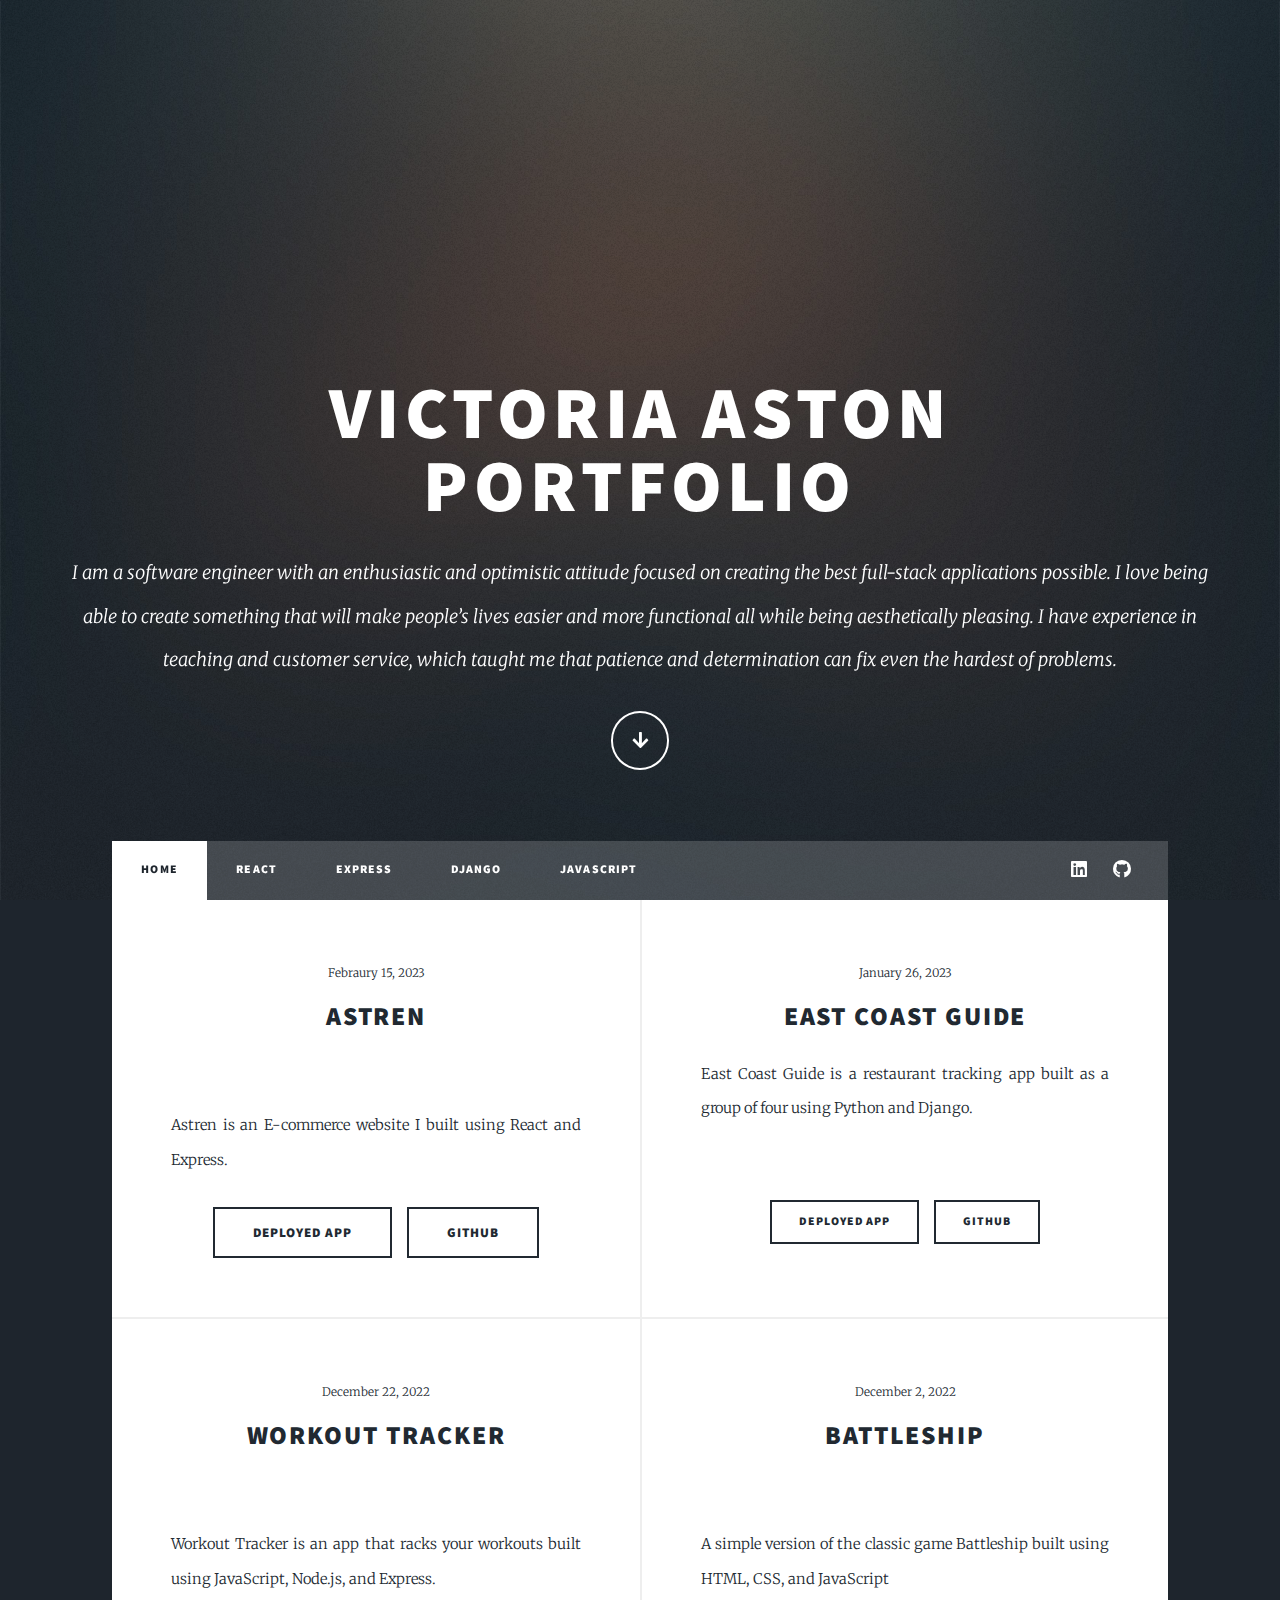
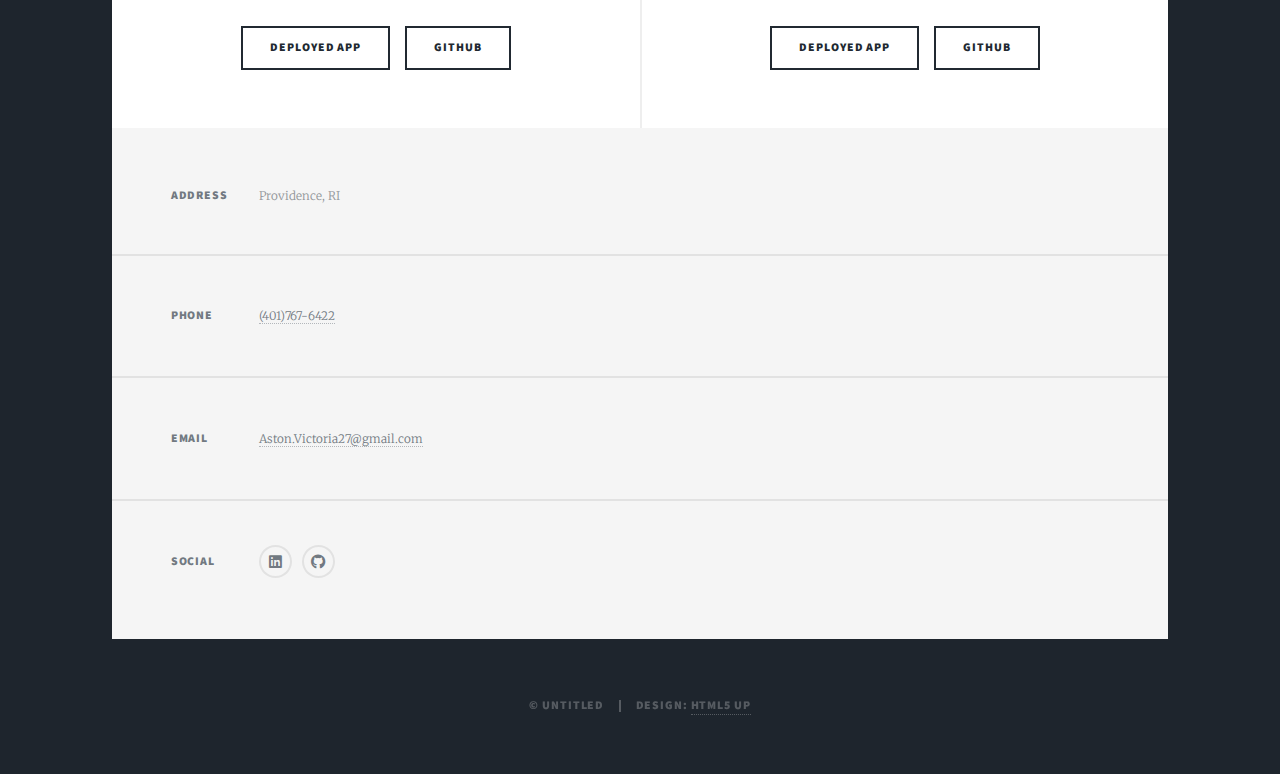
==== index.html @ 155bb11e "delete form. fix react in nav" ====
<!DOCTYPE HTML>
<!--
	Massively by HTML5 UP
	html5up.net | @ajlkn
	Free for personal and commercial use under the CCA 3.0 license (html5up.net/license)
-->
<html>
	<head>
		<title>Victoria Aston Portfolio</title>
		<meta charset="utf-8" />
		<meta name="viewport" content="width=device-width, initial-scale=1, user-scalable=no" />
		<link rel="stylesheet" href="assets/css/main.css" />
		<noscript><link rel="stylesheet" href="assets/css/noscript.css" /></noscript>
	</head>
	<body class="is-preload">

		<!-- Wrapper -->
			<div id="wrapper" class="fade-in">

				<!-- Intro -->
					<div id="intro">
						<h1>Victoria Aston<br />
						Portfolio</h1>
						<p>I am a software engineer with an enthusiastic and optimistic attitude focused on creating the best full-stack applications possible. I love being able to create something that will make people’s lives easier and more functional all while being aesthetically pleasing. I have experience in teaching and customer service, which taught me that patience and determination can fix even the hardest of problems.</p>
						<ul class="actions">
							<li><a href="#header" class="button icon solid solo fa-arrow-down scrolly">Continue</a></li>
						</ul>
					</div>

				<!-- Header -->
					<header id="header">
						<a href="index.html" class="logo">Victoria Aston</a>
					</header>

				<!-- Nav -->
					<nav id="nav">
						<ul class="links">
							<li class="active"><a href="index.html">Home</a></li>
							<li><a href="generic.html">React</a></li>
							<li><a href="express.html">Express</a></li>
							<li><a href="django.html">Django</a></li>
							<li><a href="javascript.html">JavaScript</a></li>
						</ul>
						<ul class="icons">
							<li><a href="https://www.linkedin.com/in/victoriaaston1/" class="icon brands alt fa-linkedin"><span class="label">Linkedin</span></a></li>
							<li><a href="https://github.com/Victoriaaston" class="icon brands alt fa-github"><span class="label">GitHub</span></a></li>
						</ul>
					</nav>

				<!-- Main -->
					<div id="main">

						<!-- Featured Post
							<article class="post featured">
								<header class="major">
									<span class="date">February 15, 2023</span>
									<h2><a href="#">Astren</a></h2>
									<p>Astren is an E-commerce website I built using React and Express.</p>
								</header>
								<a href="#" class="image main"><img src="https://iili.io/HG36Wg9.png" alt="" /></a>
								<ul class="actions special">
									<li><a href="#" class="button large">Deployed App</a></li>
									<li><a href="#" class="button large">GitHub</a></li>
								</ul>
							</article> -->

						<!-- Posts -->
							<section class="posts">
								<article>
									<header>
										<span class="date">Febraury 15, 2023</span>
										<h2><a href="#">Astren</a></h2>
									</header>
									<a href="./generic.html" class="image fit"><img src="https://iili.io/HG36Wg9.png" alt="" /></a>
									<p>Astren is an E-commerce website I built using React and Express.</p>
									<ul class="actions special">
										<li><a href="#" class="button large">Deployed App </a></li>
										<li><a href="https://github.com/Victoriaaston/Astren#readme" class="button large">GitHub</a></li>
									</ul>
								</article>
								<article>
									<header>
										<span class="date">January 26, 2023</span>
										<h2><a href="#">East Coast Guide</a></h2>
									</header>
									<p>East Coast Guide is a restaurant tracking app built as a group of four using Python and Django.</p>
									<a href="django.html" class="image fit"><img src="https://iili.io/HVC8fdQ.md.png" alt="" /></a>
									<ul class="actions special">
										<li><a href="https://eastcoastguide.herokuapp.com/" class="button">Deployed App</a></li>
										<li><a href="https://github.com/Victoriaaston/eastcoastguide#readme" class="button">GitHub</a></li>
									</ul>
								</article>
								<article>
									<header>
										<span class="date">December 22, 2022</span>
										<h2><a href="#">Workout Tracker</a></h2>
									</header>
									<a href="express.html" class="image fit"><img src="https://iili.io/HR0WLP4.md.png" alt="" /></a>
									<p>Workout Tracker is an app that racks your workouts built using JavaScript, Node.js, and Express.</p>
									<ul class="actions special">
										<li><a href="https://workout-tracker-010523.herokuapp.com/" class="button">Deployed App</a></li>
										<li><a href="https://github.com/Victoriaaston/workout-tracker#readme" class="button">GitHub</a></li>
									</ul>
								</article>
								<article>
									<header>
										<span class="date">December 2, 2022</span>
										<h2><a href="#">Battleship</a></h2>
									</header>
									<a href="javascript.html" class="image fit"><img src="https://iili.io/HaXTjTB.md.png" alt="" /></a>
									<p>A simple version of the classic game Battleship built using HTML, CSS, and JavaScript</p>
									<ul class="actions special">
										<li><a href="https://pages.git.generalassemb.ly/VictoriaAston-ga/-project-start-/" class="button">Deployed App</a></li>
										<li><a href="https://git.generalassemb.ly/VictoriaAston-ga/-project-start-#readme" class="button">GitHub</a></li>
									</ul>
								</article>
								<!-- 
								<article>
									<header>
										<span class="date">April 11, 2017</span>
										<h2><a href="#">Odio magna<br />
										sed consectetur</a></h2>
									</header>
									<a href="#" class="image fit"><img src="images/pic06.jpg" alt="" /></a>
									<p>Donec eget ex magna. Interdum et malesuada fames ac ante ipsum primis in faucibus. Pellentesque venenatis dolor imperdiet dolor mattis sagittis magna etiam.</p>
									<ul class="actions special">
										<li><a href="#" class="button">Full Story</a></li>
									</ul>
								</article>
								<article>
									<header>
										<span class="date">April 7, 2017</span>
										<h2><a href="#">Augue lorem<br />
										primis vestibulum</a></h2>
									</header>
									<a href="#" class="image fit"><img src="images/pic07.jpg" alt="" /></a>
									<p>Donec eget ex magna. Interdum et malesuada fames ac ante ipsum primis in faucibus. Pellentesque venenatis dolor imperdiet dolor mattis sagittis magna etiam.</p>
									<ul class="actions special">
										<li><a href="#" class="button">Full Story</a></li>
									</ul>
								</article> -->
							</section>

						<!-- Footer -->
							<!-- <footer>
								<div class="pagination"> -->
									<!--<a href="#" class="previous">Prev</a>-->
									<!-- <a href="#" class="page active">1</a>
									<a href="#" class="page">2</a>
									<a href="#" class="page">3</a>
									<span class="extra">&hellip;</span>
									<a href="#" class="page">8</a>
									<a href="#" class="page">9</a>
									<a href="#" class="page">10</a>
									<a href="#" class="next">Next</a> -->
								<!-- </div>
							</footer> -->

					</div>

				<!-- Footer -->
					<footer id="footer">
						<section class="split contact">
							<section class="alt">
								<h3>Address</h3>
								<p>Providence, RI</p>
							</section>
							<section>
								<h3>Phone</h3>
								<p><a href="#">(401)767-6422</a></p>
							</section>
							<section>
								<h3>Email</h3>
								<p><a href="#">Aston.Victoria27@gmail.com</a></p>
							</section>
							<section>
								<h3>Social</h3>
								<ul class="icons alt">
									<li><a href="https://www.linkedin.com/in/victoriaaston1/" class="icon brands alt fa-linkedin"><span class="label">Linkedin</span></a></li>
									<li><a href="https://github.com/Victoriaaston" class="icon brands alt fa-github"><span class="label">GitHub</span></a></li>
								</ul>
							</section>
						</section>
					</footer>

				<!-- Copyright -->
					<div id="copyright">
						<ul><li>&copy; Untitled</li><li>Design: <a href="https://html5up.net">HTML5 UP</a></li></ul>
					</div>

			</div>

		<!-- Scripts -->
			<script src="assets/js/jquery.min.js"></script>
			<script src="assets/js/jquery.scrollex.min.js"></script>
			<script src="assets/js/jquery.scrolly.min.js"></script>
			<script src="assets/js/browser.min.js"></script>
			<script src="assets/js/breakpoints.min.js"></script>
			<script src="assets/js/util.js"></script>
			<script src="assets/js/main.js"></script>

	</body>
</html>
---- assets/css/main.css ----
@import url(fontawesome-all.min.css);
@import url("https://fonts.googleapis.com/css?family=Merriweather:300,700,300italic,700italic|Source+Sans+Pro:900");

/*
	Massively by HTML5 UP
	html5up.net | @ajlkn
	Free for personal and commercial use under the CCA 3.0 license (html5up.net/license)
*/


html, body, div, span, applet, object,
iframe, h1, h2, h3, h4, h5, h6, p, blockquote,
pre, a, abbr, acronym, address, big, cite,
code, del, dfn, em, img, ins, kbd, q, s, samp,
small, strike, strong, sub, sup, tt, var, b,
u, i, center, dl, dt, dd, ol, ul, li, fieldset,
form, label, legend, table, caption, tbody,
tfoot, thead, tr, th, td, article, aside,
canvas, details, embed, figure, figcaption,
footer, header, hgroup, menu, nav, output, ruby,
section, summary, time, mark, audio, video {
	margin: 0;
	padding: 0;
	border: 0;
	font-size: 100%;
	font: inherit;
	vertical-align: baseline;}

article, aside, details, figcaption, figure,
footer, header, hgroup, menu, nav, section {
	display: block;}

body {
	line-height: 1;
}

ol, ul {
	list-style: none;
}

blockquote, q {
	quotes: none;
}

	blockquote:before, blockquote:after, q:before, q:after {
		content: '';
		content: none;
	}

table {
	border-collapse: collapse;
	border-spacing: 0;
}

body {
	-webkit-text-size-adjust: none;
}

mark {
	background-color: transparent;
	color: inherit;
}

input::-moz-focus-inner {
	border: 0;
	padding: 0;
}

input, select, textarea {
	-moz-appearance: none;
	-webkit-appearance: none;
	-ms-appearance: none;
	appearance: none;
}

/* Basic */

	@-ms-viewport {
		width: device-width;
	}

	body {
		-ms-overflow-style: scrollbar;
	}

	@media screen and (max-width: 480px) {

		html, body {
			min-width: 320px;
		}

	}

	html {
		box-sizing: border-box;
	}

	*, *:before, *:after {
		box-sizing: inherit;
	}

	body {
		background-color: #1e252d;
	}

		body.is-preload *, body.is-preload *:before, body.is-preload *:after {
			-moz-animation: none !important;
			-webkit-animation: none !important;
			-ms-animation: none !important;
			animation: none !important;
			-moz-transition: none !important;
			-webkit-transition: none !important;
			-ms-transition: none !important;
			transition: none !important;
		}

/* Type */

	html {
		font-size: 16pt;
	}

		@media screen and (max-width: 1680px) {

			html {
				font-size: 12pt;
			}

		}

		@media screen and (max-width: 1280px) {

			html {
				font-size: 11pt;
			}

		}

		@media screen and (max-width: 360px) {

			html {
				font-size: 10pt;
			}

		}

	body {
		color: #212931;
	}

	body, input, select, textarea {
		font-family: "Merriweather", Georgia, serif;
		font-weight: 300;
		font-size: 1rem;
		line-height: 2.375;
	}

	a {
		-moz-transition: color 0.2s ease-in-out, background-color 0.2s ease-in-out, border-color 0.2s ease-in-out, box-shadow 0.2s ease-in-out;
		-webkit-transition: color 0.2s ease-in-out, background-color 0.2s ease-in-out, border-color 0.2s ease-in-out, box-shadow 0.2s ease-in-out;
		-ms-transition: color 0.2s ease-in-out, background-color 0.2s ease-in-out, border-color 0.2s ease-in-out, box-shadow 0.2s ease-in-out;
		transition: color 0.2s ease-in-out, background-color 0.2s ease-in-out, border-color 0.2s ease-in-out, box-shadow 0.2s ease-in-out;
		border-bottom: dotted 1px;
		text-decoration: none;
	}

		a:hover {
			border-bottom-color: transparent;
		}

	strong, b {
		font-weight: 600;
	}

	em, i {
		font-style: italic;
	}

	p {
		text-align: justify;
		margin: 0 0 2rem 0;
	}

	h1, h2, h3, h4, h5, h6 {
		font-family: "Source Sans Pro", Helvetica, sans-serif;
		font-weight: 900;
		line-height: 1.5;
		letter-spacing: 0.075em;
		text-transform: uppercase;
		margin: 0 0 1rem 0;
	}

		h1 a, h2 a, h3 a, h4 a, h5 a, h6 a {
			border-bottom: 0;
			color: inherit;
			text-decoration: none;
		}

	h1 {
		font-size: 4rem;
		line-height: 1.1;
		margin: 0 0 2rem 0;
	}

	h2 {
		font-size: 1.75rem;
		line-height: 1.3;
		margin: 0 0 1.5rem 0;
	}

	h3 {
		font-size: 1.25rem;
		margin: 0 0 1.5rem 0;
	}

	h4 {
		font-size: 1rem;
	}

	h5 {
		font-size: 0.9rem;
	}

	h6 {
		font-size: 0.8rem;
	}

	sub {
		font-size: 0.8rem;
		position: relative;
		top: 0.5rem;
	}

	sup {
		font-size: 0.8rem;
		position: relative;
		top: -0.5rem;
	}

	blockquote {
		border-left: solid 4px;
		font-style: italic;
		margin: 0 0 2rem 0;
		padding: 0.5rem 0 0.5rem 2rem;
	}

	code {
		border: solid 2px;
		font-family: "Courier New", monospace;
		font-size: 0.9rem;
		margin: 0 0.25rem;
		padding: 0.25rem 0.65rem;
	}

	pre {
		-webkit-overflow-scrolling: touch;
		font-family: "Courier New", monospace;
		font-size: 0.9rem;
		margin: 0 0 2rem 0;
	}

		pre code {
			display: block;
			line-height: 1.75;
			padding: 1rem 1.5rem;
			overflow-x: auto;
		}

	hr {
		border: 0;
		border-bottom: solid 2px;
		margin: 3rem 0;
	}

		hr.major {
			margin: 5rem 0;
		}

	.align-left {
		text-align: left;
	}

	.align-center {
		text-align: center;
	}

	.align-right {
		text-align: right;
	}

	input, select, textarea {
		color: #212931;
	}

	a {
		color: #212931;
		border-bottom-color: rgba(33, 41, 49, 0.5);
	}

		a:hover {
			border-bottom-color: transparent;
			color: #18bfef !important;
		}

	strong, b {
		color: #212931;
	}

	h1, h2, h3, h4, h5, h6 {
		color: #212931;
	}

	blockquote {
		border-left-color: #eeeeee;
	}

	code {
		background: rgba(220, 220, 220, 0.25);
		border-color: #eeeeee;
	}

	hr {
		border-bottom-color: #eeeeee;
	}

/* Row */

	.row {
		display: flex;
		flex-wrap: wrap;
		box-sizing: border-box;
		align-items: stretch;
	}

		.row > * {
			box-sizing: border-box;
		}

		.row.gtr-uniform > * > :last-child {
			margin-bottom: 0;
		}

		.row.aln-left {
			justify-content: flex-start;
		}

		.row.aln-center {
			justify-content: center;
		}

		.row.aln-right {
			justify-content: flex-end;
		}

		.row.aln-top {
			align-items: flex-start;
		}

		.row.aln-middle {
			align-items: center;
		}

		.row.aln-bottom {
			align-items: flex-end;
		}

		.row > .imp {
			order: -1;
		}

		.row > .col-1 {
			width: 8.33333%;
		}

		.row > .off-1 {
			margin-left: 8.33333%;
		}

		.row > .col-2 {
			width: 16.66667%;
		}

		.row > .off-2 {
			margin-left: 16.66667%;
		}

		.row > .col-3 {
			width: 25%;
		}

		.row > .off-3 {
			margin-left: 25%;
		}

		.row > .col-4 {
			width: 33.33333%;
		}

		.row > .off-4 {
			margin-left: 33.33333%;
		}

		.row > .col-5 {
			width: 41.66667%;
		}

		.row > .off-5 {
			margin-left: 41.66667%;
		}

		.row > .col-6 {
			width: 50%;
		}

		.row > .off-6 {
			margin-left: 50%;
		}

		.row > .col-7 {
			width: 58.33333%;
		}

		.row > .off-7 {
			margin-left: 58.33333%;
		}

		.row > .col-8 {
			width: 66.66667%;
		}

		.row > .off-8 {
			margin-left: 66.66667%;
		}

		.row > .col-9 {
			width: 75%;
		}

		.row > .off-9 {
			margin-left: 75%;
		}

		.row > .col-10 {
			width: 83.33333%;
		}

		.row > .off-10 {
			margin-left: 83.33333%;
		}

		.row > .col-11 {
			width: 91.66667%;
		}

		.row > .off-11 {
			margin-left: 91.66667%;
		}

		.row > .col-12 {
			width: 100%;
		}

		.row > .off-12 {
			margin-left: 100%;
		}

		.row.gtr-0 {
			margin-top: 0;
			margin-left: 0rem;
		}

			.row.gtr-0 > * {
				padding: 0 0 0 0rem;
			}

			.row.gtr-0.gtr-uniform {
				margin-top: 0rem;
			}

				.row.gtr-0.gtr-uniform > * {
					padding-top: 0rem;
				}

		.row.gtr-25 {
			margin-top: 0;
			margin-left: -0.375rem;
		}

			.row.gtr-25 > * {
				padding: 0 0 0 0.375rem;
			}

			.row.gtr-25.gtr-uniform {
				margin-top: -0.375rem;
			}

				.row.gtr-25.gtr-uniform > * {
					padding-top: 0.375rem;
				}

		.row.gtr-50 {
			margin-top: 0;
			margin-left: -0.75rem;
		}

			.row.gtr-50 > * {
				padding: 0 0 0 0.75rem;
			}

			.row.gtr-50.gtr-uniform {
				margin-top: -0.75rem;
			}

				.row.gtr-50.gtr-uniform > * {
					padding-top: 0.75rem;
				}

		.row {
			margin-top: 0;
			margin-left: -1.5rem;
		}

			.row > * {
				padding: 0 0 0 1.5rem;
			}

			.row.gtr-uniform {
				margin-top: -1.5rem;
			}

				.row.gtr-uniform > * {
					padding-top: 1.5rem;
				}

		.row.gtr-150 {
			margin-top: 0;
			margin-left: -2.25rem;
		}

			.row.gtr-150 > * {
				padding: 0 0 0 2.25rem;
			}

			.row.gtr-150.gtr-uniform {
				margin-top: -2.25rem;
			}

				.row.gtr-150.gtr-uniform > * {
					padding-top: 2.25rem;
				}

		.row.gtr-200 {
			margin-top: 0;
			margin-left: -3rem;
		}

			.row.gtr-200 > * {
				padding: 0 0 0 3rem;
			}

			.row.gtr-200.gtr-uniform {
				margin-top: -3rem;
			}

				.row.gtr-200.gtr-uniform > * {
					padding-top: 3rem;
				}

		@media screen and (max-width: 1680px) {

			.row {
				display: flex;
				flex-wrap: wrap;
				box-sizing: border-box;
				align-items: stretch;
			}

				.row > * {
					box-sizing: border-box;
				}

				.row.gtr-uniform > * > :last-child {
					margin-bottom: 0;
				}

				.row.aln-left {
					justify-content: flex-start;
				}

				.row.aln-center {
					justify-content: center;
				}

				.row.aln-right {
					justify-content: flex-end;
				}

				.row.aln-top {
					align-items: flex-start;
				}

				.row.aln-middle {
					align-items: center;
				}

				.row.aln-bottom {
					align-items: flex-end;
				}

				.row > .imp-xlarge {
					order: -1;
				}

				.row > .col-1-xlarge {
					width: 8.33333%;
				}

				.row > .off-1-xlarge {
					margin-left: 8.33333%;
				}

				.row > .col-2-xlarge {
					width: 16.66667%;
				}

				.row > .off-2-xlarge {
					margin-left: 16.66667%;
				}

				.row > .col-3-xlarge {
					width: 25%;
				}

				.row > .off-3-xlarge {
					margin-left: 25%;
				}

				.row > .col-4-xlarge {
					width: 33.33333%;
				}

				.row > .off-4-xlarge {
					margin-left: 33.33333%;
				}

				.row > .col-5-xlarge {
					width: 41.66667%;
				}

				.row > .off-5-xlarge {
					margin-left: 41.66667%;
				}

				.row > .col-6-xlarge {
					width: 50%;
				}

				.row > .off-6-xlarge {
					margin-left: 50%;
				}

				.row > .col-7-xlarge {
					width: 58.33333%;
				}

				.row > .off-7-xlarge {
					margin-left: 58.33333%;
				}

				.row > .col-8-xlarge {
					width: 66.66667%;
				}

				.row > .off-8-xlarge {
					margin-left: 66.66667%;
				}

				.row > .col-9-xlarge {
					width: 75%;
				}

				.row > .off-9-xlarge {
					margin-left: 75%;
				}

				.row > .col-10-xlarge {
					width: 83.33333%;
				}

				.row > .off-10-xlarge {
					margin-left: 83.33333%;
				}

				.row > .col-11-xlarge {
					width: 91.66667%;
				}

				.row > .off-11-xlarge {
					margin-left: 91.66667%;
				}

				.row > .col-12-xlarge {
					width: 100%;
				}

				.row > .off-12-xlarge {
					margin-left: 100%;
				}

				.row.gtr-0 {
					margin-top: 0;
					margin-left: 0rem;
				}

					.row.gtr-0 > * {
						padding: 0 0 0 0rem;
					}

					.row.gtr-0.gtr-uniform {
						margin-top: 0rem;
					}

						.row.gtr-0.gtr-uniform > * {
							padding-top: 0rem;
						}

				.row.gtr-25 {
					margin-top: 0;
					margin-left: -0.375rem;
				}

					.row.gtr-25 > * {
						padding: 0 0 0 0.375rem;
					}

					.row.gtr-25.gtr-uniform {
						margin-top: -0.375rem;
					}

						.row.gtr-25.gtr-uniform > * {
							padding-top: 0.375rem;
						}

				.row.gtr-50 {
					margin-top: 0;
					margin-left: -0.75rem;
				}

					.row.gtr-50 > * {
						padding: 0 0 0 0.75rem;
					}

					.row.gtr-50.gtr-uniform {
						margin-top: -0.75rem;
					}

						.row.gtr-50.gtr-uniform > * {
							padding-top: 0.75rem;
						}

				.row {
					margin-top: 0;
					margin-left: -1.5rem;
				}

					.row > * {
						padding: 0 0 0 1.5rem;
					}

					.row.gtr-uniform {
						margin-top: -1.5rem;
					}

						.row.gtr-uniform > * {
							padding-top: 1.5rem;
						}

				.row.gtr-150 {
					margin-top: 0;
					margin-left: -2.25rem;
				}

					.row.gtr-150 > * {
						padding: 0 0 0 2.25rem;
					}

					.row.gtr-150.gtr-uniform {
						margin-top: -2.25rem;
					}

						.row.gtr-150.gtr-uniform > * {
							padding-top: 2.25rem;
						}

				.row.gtr-200 {
					margin-top: 0;
					margin-left: -3rem;
				}

					.row.gtr-200 > * {
						padding: 0 0 0 3rem;
					}

					.row.gtr-200.gtr-uniform {
						margin-top: -3rem;
					}

						.row.gtr-200.gtr-uniform > * {
							padding-top: 3rem;
						}

		}

		@media screen and (max-width: 1280px) {

			.row {
				display: flex;
				flex-wrap: wrap;
				box-sizing: border-box;
				align-items: stretch;
			}

				.row > * {
					box-sizing: border-box;
				}

				.row.gtr-uniform > * > :last-child {
					margin-bottom: 0;
				}

				.row.aln-left {
					justify-content: flex-start;
				}

				.row.aln-center {
					justify-content: center;
				}

				.row.aln-right {
					justify-content: flex-end;
				}

				.row.aln-top {
					align-items: flex-start;
				}

				.row.aln-middle {
					align-items: center;
				}

				.row.aln-bottom {
					align-items: flex-end;
				}

				.row > .imp-large {
					order: -1;
				}

				.row > .col-1-large {
					width: 8.33333%;
				}

				.row > .off-1-large {
					margin-left: 8.33333%;
				}

				.row > .col-2-large {
					width: 16.66667%;
				}

				.row > .off-2-large {
					margin-left: 16.66667%;
				}

				.row > .col-3-large {
					width: 25%;
				}

				.row > .off-3-large {
					margin-left: 25%;
				}

				.row > .col-4-large {
					width: 33.33333%;
				}

				.row > .off-4-large {
					margin-left: 33.33333%;
				}

				.row > .col-5-large {
					width: 41.66667%;
				}

				.row > .off-5-large {
					margin-left: 41.66667%;
				}

				.row > .col-6-large {
					width: 50%;
				}

				.row > .off-6-large {
					margin-left: 50%;
				}

				.row > .col-7-large {
					width: 58.33333%;
				}

				.row > .off-7-large {
					margin-left: 58.33333%;
				}

				.row > .col-8-large {
					width: 66.66667%;
				}

				.row > .off-8-large {
					margin-left: 66.66667%;
				}

				.row > .col-9-large {
					width: 75%;
				}

				.row > .off-9-large {
					margin-left: 75%;
				}

				.row > .col-10-large {
					width: 83.33333%;
				}

				.row > .off-10-large {
					margin-left: 83.33333%;
				}

				.row > .col-11-large {
					width: 91.66667%;
				}

				.row > .off-11-large {
					margin-left: 91.66667%;
				}

				.row > .col-12-large {
					width: 100%;
				}

				.row > .off-12-large {
					margin-left: 100%;
				}

				.row.gtr-0 {
					margin-top: 0;
					margin-left: 0rem;
				}

					.row.gtr-0 > * {
						padding: 0 0 0 0rem;
					}

					.row.gtr-0.gtr-uniform {
						margin-top: 0rem;
					}

						.row.gtr-0.gtr-uniform > * {
							padding-top: 0rem;
						}

				.row.gtr-25 {
					margin-top: 0;
					margin-left: -0.375rem;
				}

					.row.gtr-25 > * {
						padding: 0 0 0 0.375rem;
					}

					.row.gtr-25.gtr-uniform {
						margin-top: -0.375rem;
					}

						.row.gtr-25.gtr-uniform > * {
							padding-top: 0.375rem;
						}

				.row.gtr-50 {
					margin-top: 0;
					margin-left: -0.75rem;
				}

					.row.gtr-50 > * {
						padding: 0 0 0 0.75rem;
					}

					.row.gtr-50.gtr-uniform {
						margin-top: -0.75rem;
					}

						.row.gtr-50.gtr-uniform > * {
							padding-top: 0.75rem;
						}

				.row {
					margin-top: 0;
					margin-left: -1.5rem;
				}

					.row > * {
						padding: 0 0 0 1.5rem;
					}

					.row.gtr-uniform {
						margin-top: -1.5rem;
					}

						.row.gtr-uniform > * {
							padding-top: 1.5rem;
						}

				.row.gtr-150 {
					margin-top: 0;
					margin-left: -2.25rem;
				}

					.row.gtr-150 > * {
						padding: 0 0 0 2.25rem;
					}

					.row.gtr-150.gtr-uniform {
						margin-top: -2.25rem;
					}

						.row.gtr-150.gtr-uniform > * {
							padding-top: 2.25rem;
						}

				.row.gtr-200 {
					margin-top: 0;
					margin-left: -3rem;
				}

					.row.gtr-200 > * {
						padding: 0 0 0 3rem;
					}

					.row.gtr-200.gtr-uniform {
						margin-top: -3rem;
					}

						.row.gtr-200.gtr-uniform > * {
							padding-top: 3rem;
						}

		}

		@media screen and (max-width: 980px) {

			.row {
				display: flex;
				flex-wrap: wrap;
				box-sizing: border-box;
				align-items: stretch;
			}

				.row > * {
					box-sizing: border-box;
				}

				.row.gtr-uniform > * > :last-child {
					margin-bottom: 0;
				}

				.row.aln-left {
					justify-content: flex-start;
				}

				.row.aln-center {
					justify-content: center;
				}

				.row.aln-right {
					justify-content: flex-end;
				}

				.row.aln-top {
					align-items: flex-start;
				}

				.row.aln-middle {
					align-items: center;
				}

				.row.aln-bottom {
					align-items: flex-end;
				}

				.row > .imp-medium {
					order: -1;
				}

				.row > .col-1-medium {
					width: 8.33333%;
				}

				.row > .off-1-medium {
					margin-left: 8.33333%;
				}

				.row > .col-2-medium {
					width: 16.66667%;
				}

				.row > .off-2-medium {
					margin-left: 16.66667%;
				}

				.row > .col-3-medium {
					width: 25%;
				}

				.row > .off-3-medium {
					margin-left: 25%;
				}

				.row > .col-4-medium {
					width: 33.33333%;
				}

				.row > .off-4-medium {
					margin-left: 33.33333%;
				}

				.row > .col-5-medium {
					width: 41.66667%;
				}

				.row > .off-5-medium {
					margin-left: 41.66667%;
				}

				.row > .col-6-medium {
					width: 50%;
				}

				.row > .off-6-medium {
					margin-left: 50%;
				}

				.row > .col-7-medium {
					width: 58.33333%;
				}

				.row > .off-7-medium {
					margin-left: 58.33333%;
				}

				.row > .col-8-medium {
					width: 66.66667%;
				}

				.row > .off-8-medium {
					margin-left: 66.66667%;
				}

				.row > .col-9-medium {
					width: 75%;
				}

				.row > .off-9-medium {
					margin-left: 75%;
				}

				.row > .col-10-medium {
					width: 83.33333%;
				}

				.row > .off-10-medium {
					margin-left: 83.33333%;
				}

				.row > .col-11-medium {
					width: 91.66667%;
				}

				.row > .off-11-medium {
					margin-left: 91.66667%;
				}

				.row > .col-12-medium {
					width: 100%;
				}

				.row > .off-12-medium {
					margin-left: 100%;
				}

				.row.gtr-0 {
					margin-top: 0;
					margin-left: 0rem;
				}

					.row.gtr-0 > * {
						padding: 0 0 0 0rem;
					}

					.row.gtr-0.gtr-uniform {
						margin-top: 0rem;
					}

						.row.gtr-0.gtr-uniform > * {
							padding-top: 0rem;
						}

				.row.gtr-25 {
					margin-top: 0;
					margin-left: -0.375rem;
				}

					.row.gtr-25 > * {
						padding: 0 0 0 0.375rem;
					}

					.row.gtr-25.gtr-uniform {
						margin-top: -0.375rem;
					}

						.row.gtr-25.gtr-uniform > * {
							padding-top: 0.375rem;
						}

				.row.gtr-50 {
					margin-top: 0;
					margin-left: -0.75rem;
				}

					.row.gtr-50 > * {
						padding: 0 0 0 0.75rem;
					}

					.row.gtr-50.gtr-uniform {
						margin-top: -0.75rem;
					}

						.row.gtr-50.gtr-uniform > * {
							padding-top: 0.75rem;
						}

				.row {
					margin-top: 0;
					margin-left: -1.5rem;
				}

					.row > * {
						padding: 0 0 0 1.5rem;
					}

					.row.gtr-uniform {
						margin-top: -1.5rem;
					}

						.row.gtr-uniform > * {
							padding-top: 1.5rem;
						}

				.row.gtr-150 {
					margin-top: 0;
					margin-left: -2.25rem;
				}

					.row.gtr-150 > * {
						padding: 0 0 0 2.25rem;
					}

					.row.gtr-150.gtr-uniform {
						margin-top: -2.25rem;
					}

						.row.gtr-150.gtr-uniform > * {
							padding-top: 2.25rem;
						}

				.row.gtr-200 {
					margin-top: 0;
					margin-left: -3rem;
				}

					.row.gtr-200 > * {
						padding: 0 0 0 3rem;
					}

					.row.gtr-200.gtr-uniform {
						margin-top: -3rem;
					}

						.row.gtr-200.gtr-uniform > * {
							padding-top: 3rem;
						}

		}

		@media screen and (max-width: 736px) {

			.row {
				display: flex;
				flex-wrap: wrap;
				box-sizing: border-box;
				align-items: stretch;
			}

				.row > * {
					box-sizing: border-box;
				}

				.row.gtr-uniform > * > :last-child {
					margin-bottom: 0;
				}

				.row.aln-left {
					justify-content: flex-start;
				}

				.row.aln-center {
					justify-content: center;
				}

				.row.aln-right {
					justify-content: flex-end;
				}

				.row.aln-top {
					align-items: flex-start;
				}

				.row.aln-middle {
					align-items: center;
				}

				.row.aln-bottom {
					align-items: flex-end;
				}

				.row > .imp-small {
					order: -1;
				}

				.row > .col-1-small {
					width: 8.33333%;
				}

				.row > .off-1-small {
					margin-left: 8.33333%;
				}

				.row > .col-2-small {
					width: 16.66667%;
				}

				.row > .off-2-small {
					margin-left: 16.66667%;
				}

				.row > .col-3-small {
					width: 25%;
				}

				.row > .off-3-small {
					margin-left: 25%;
				}

				.row > .col-4-small {
					width: 33.33333%;
				}

				.row > .off-4-small {
					margin-left: 33.33333%;
				}

				.row > .col-5-small {
					width: 41.66667%;
				}

				.row > .off-5-small {
					margin-left: 41.66667%;
				}

				.row > .col-6-small {
					width: 50%;
				}

				.row > .off-6-small {
					margin-left: 50%;
				}

				.row > .col-7-small {
					width: 58.33333%;
				}

				.row > .off-7-small {
					margin-left: 58.33333%;
				}

				.row > .col-8-small {
					width: 66.66667%;
				}

				.row > .off-8-small {
					margin-left: 66.66667%;
				}

				.row > .col-9-small {
					width: 75%;
				}

				.row > .off-9-small {
					margin-left: 75%;
				}

				.row > .col-10-small {
					width: 83.33333%;
				}

				.row > .off-10-small {
					margin-left: 83.33333%;
				}

				.row > .col-11-small {
					width: 91.66667%;
				}

				.row > .off-11-small {
					margin-left: 91.66667%;
				}

				.row > .col-12-small {
					width: 100%;
				}

				.row > .off-12-small {
					margin-left: 100%;
				}

				.row.gtr-0 {
					margin-top: 0;
					margin-left: 0rem;
				}

					.row.gtr-0 > * {
						padding: 0 0 0 0rem;
					}

					.row.gtr-0.gtr-uniform {
						margin-top: 0rem;
					}

						.row.gtr-0.gtr-uniform > * {
							padding-top: 0rem;
						}

				.row.gtr-25 {
					margin-top: 0;
					margin-left: -0.375rem;
				}

					.row.gtr-25 > * {
						padding: 0 0 0 0.375rem;
					}

					.row.gtr-25.gtr-uniform {
						margin-top: -0.375rem;
					}

						.row.gtr-25.gtr-uniform > * {
							padding-top: 0.375rem;
						}

				.row.gtr-50 {
					margin-top: 0;
					margin-left: -0.75rem;
				}

					.row.gtr-50 > * {
						padding: 0 0 0 0.75rem;
					}

					.row.gtr-50.gtr-uniform {
						margin-top: -0.75rem;
					}

						.row.gtr-50.gtr-uniform > * {
							padding-top: 0.75rem;
						}

				.row {
					margin-top: 0;
					margin-left: -1.5rem;
				}

					.row > * {
						padding: 0 0 0 1.5rem;
					}

					.row.gtr-uniform {
						margin-top: -1.5rem;
					}

						.row.gtr-uniform > * {
							padding-top: 1.5rem;
						}

				.row.gtr-150 {
					margin-top: 0;
					margin-left: -2.25rem;
				}

					.row.gtr-150 > * {
						padding: 0 0 0 2.25rem;
					}

					.row.gtr-150.gtr-uniform {
						margin-top: -2.25rem;
					}

						.row.gtr-150.gtr-uniform > * {
							padding-top: 2.25rem;
						}

				.row.gtr-200 {
					margin-top: 0;
					margin-left: -3rem;
				}

					.row.gtr-200 > * {
						padding: 0 0 0 3rem;
					}

					.row.gtr-200.gtr-uniform {
						margin-top: -3rem;
					}

						.row.gtr-200.gtr-uniform > * {
							padding-top: 3rem;
						}

		}

		@media screen and (max-width: 480px) {

			.row {
				display: flex;
				flex-wrap: wrap;
				box-sizing: border-box;
				align-items: stretch;
			}

				.row > * {
					box-sizing: border-box;
				}

				.row.gtr-uniform > * > :last-child {
					margin-bottom: 0;
				}

				.row.aln-left {
					justify-content: flex-start;
				}

				.row.aln-center {
					justify-content: center;
				}

				.row.aln-right {
					justify-content: flex-end;
				}

				.row.aln-top {
					align-items: flex-start;
				}

				.row.aln-middle {
					align-items: center;
				}

				.row.aln-bottom {
					align-items: flex-end;
				}

				.row > .imp-xsmall {
					order: -1;
				}

				.row > .col-1-xsmall {
					width: 8.33333%;
				}

				.row > .off-1-xsmall {
					margin-left: 8.33333%;
				}

				.row > .col-2-xsmall {
					width: 16.66667%;
				}

				.row > .off-2-xsmall {
					margin-left: 16.66667%;
				}

				.row > .col-3-xsmall {
					width: 25%;
				}

				.row > .off-3-xsmall {
					margin-left: 25%;
				}

				.row > .col-4-xsmall {
					width: 33.33333%;
				}

				.row > .off-4-xsmall {
					margin-left: 33.33333%;
				}

				.row > .col-5-xsmall {
					width: 41.66667%;
				}

				.row > .off-5-xsmall {
					margin-left: 41.66667%;
				}

				.row > .col-6-xsmall {
					width: 50%;
				}

				.row > .off-6-xsmall {
					margin-left: 50%;
				}

				.row > .col-7-xsmall {
					width: 58.33333%;
				}

				.row > .off-7-xsmall {
					margin-left: 58.33333%;
				}

				.row > .col-8-xsmall {
					width: 66.66667%;
				}

				.row > .off-8-xsmall {
					margin-left: 66.66667%;
				}

				.row > .col-9-xsmall {
					width: 75%;
				}

				.row > .off-9-xsmall {
					margin-left: 75%;
				}

				.row > .col-10-xsmall {
					width: 83.33333%;
				}

				.row > .off-10-xsmall {
					margin-left: 83.33333%;
				}

				.row > .col-11-xsmall {
					width: 91.66667%;
				}

				.row > .off-11-xsmall {
					margin-left: 91.66667%;
				}

				.row > .col-12-xsmall {
					width: 100%;
				}

				.row > .off-12-xsmall {
					margin-left: 100%;
				}

				.row.gtr-0 {
					margin-top: 0;
					margin-left: 0rem;
				}

					.row.gtr-0 > * {
						padding: 0 0 0 0rem;
					}

					.row.gtr-0.gtr-uniform {
						margin-top: 0rem;
					}

						.row.gtr-0.gtr-uniform > * {
							padding-top: 0rem;
						}

				.row.gtr-25 {
					margin-top: 0;
					margin-left: -0.375rem;
				}

					.row.gtr-25 > * {
						padding: 0 0 0 0.375rem;
					}

					.row.gtr-25.gtr-uniform {
						margin-top: -0.375rem;
					}

						.row.gtr-25.gtr-uniform > * {
							padding-top: 0.375rem;
						}

				.row.gtr-50 {
					margin-top: 0;
					margin-left: -0.75rem;
				}

					.row.gtr-50 > * {
						padding: 0 0 0 0.75rem;
					}

					.row.gtr-50.gtr-uniform {
						margin-top: -0.75rem;
					}

						.row.gtr-50.gtr-uniform > * {
							padding-top: 0.75rem;
						}

				.row {
					margin-top: 0;
					margin-left: -1.5rem;
				}

					.row > * {
						padding: 0 0 0 1.5rem;
					}

					.row.gtr-uniform {
						margin-top: -1.5rem;
					}

						.row.gtr-uniform > * {
							padding-top: 1.5rem;
						}

				.row.gtr-150 {
					margin-top: 0;
					margin-left: -2.25rem;
				}

					.row.gtr-150 > * {
						padding: 0 0 0 2.25rem;
					}

					.row.gtr-150.gtr-uniform {
						margin-top: -2.25rem;
					}

						.row.gtr-150.gtr-uniform > * {
							padding-top: 2.25rem;
						}

				.row.gtr-200 {
					margin-top: 0;
					margin-left: -3rem;
				}

					.row.gtr-200 > * {
						padding: 0 0 0 3rem;
					}

					.row.gtr-200.gtr-uniform {
						margin-top: -3rem;
					}

						.row.gtr-200.gtr-uniform > * {
							padding-top: 3rem;
						}

		}

		@media screen and (max-width: 360px) {

			.row {
				display: flex;
				flex-wrap: wrap;
				box-sizing: border-box;
				align-items: stretch;
			}

				.row > * {
					box-sizing: border-box;
				}

				.row.gtr-uniform > * > :last-child {
					margin-bottom: 0;
				}

				.row.aln-left {
					justify-content: flex-start;
				}

				.row.aln-center {
					justify-content: center;
				}

				.row.aln-right {
					justify-content: flex-end;
				}

				.row.aln-top {
					align-items: flex-start;
				}

				.row.aln-middle {
					align-items: center;
				}

				.row.aln-bottom {
					align-items: flex-end;
				}

				.row > .imp-xxsmall {
					order: -1;
				}

				.row > .col-1-xxsmall {
					width: 8.33333%;
				}

				.row > .off-1-xxsmall {
					margin-left: 8.33333%;
				}

				.row > .col-2-xxsmall {
					width: 16.66667%;
				}

				.row > .off-2-xxsmall {
					margin-left: 16.66667%;
				}

				.row > .col-3-xxsmall {
					width: 25%;
				}

				.row > .off-3-xxsmall {
					margin-left: 25%;
				}

				.row > .col-4-xxsmall {
					width: 33.33333%;
				}

				.row > .off-4-xxsmall {
					margin-left: 33.33333%;
				}

				.row > .col-5-xxsmall {
					width: 41.66667%;
				}

				.row > .off-5-xxsmall {
					margin-left: 41.66667%;
				}

				.row > .col-6-xxsmall {
					width: 50%;
				}

				.row > .off-6-xxsmall {
					margin-left: 50%;
				}

				.row > .col-7-xxsmall {
					width: 58.33333%;
				}

				.row > .off-7-xxsmall {
					margin-left: 58.33333%;
				}

				.row > .col-8-xxsmall {
					width: 66.66667%;
				}

				.row > .off-8-xxsmall {
					margin-left: 66.66667%;
				}

				.row > .col-9-xxsmall {
					width: 75%;
				}

				.row > .off-9-xxsmall {
					margin-left: 75%;
				}

				.row > .col-10-xxsmall {
					width: 83.33333%;
				}

				.row > .off-10-xxsmall {
					margin-left: 83.33333%;
				}

				.row > .col-11-xxsmall {
					width: 91.66667%;
				}

				.row > .off-11-xxsmall {
					margin-left: 91.66667%;
				}

				.row > .col-12-xxsmall {
					width: 100%;
				}

				.row > .off-12-xxsmall {
					margin-left: 100%;
				}

				.row.gtr-0 {
					margin-top: 0;
					margin-left: 0rem;
				}

					.row.gtr-0 > * {
						padding: 0 0 0 0rem;
					}

					.row.gtr-0.gtr-uniform {
						margin-top: 0rem;
					}

						.row.gtr-0.gtr-uniform > * {
							padding-top: 0rem;
						}

				.row.gtr-25 {
					margin-top: 0;
					margin-left: -0.375rem;
				}

					.row.gtr-25 > * {
						padding: 0 0 0 0.375rem;
					}

					.row.gtr-25.gtr-uniform {
						margin-top: -0.375rem;
					}

						.row.gtr-25.gtr-uniform > * {
							padding-top: 0.375rem;
						}

				.row.gtr-50 {
					margin-top: 0;
					margin-left: -0.75rem;
				}

					.row.gtr-50 > * {
						padding: 0 0 0 0.75rem;
					}

					.row.gtr-50.gtr-uniform {
						margin-top: -0.75rem;
					}

						.row.gtr-50.gtr-uniform > * {
							padding-top: 0.75rem;
						}

				.row {
					margin-top: 0;
					margin-left: -1.5rem;
				}

					.row > * {
						padding: 0 0 0 1.5rem;
					}

					.row.gtr-uniform {
						margin-top: -1.5rem;
					}

						.row.gtr-uniform > * {
							padding-top: 1.5rem;
						}

				.row.gtr-150 {
					margin-top: 0;
					margin-left: -2.25rem;
				}

					.row.gtr-150 > * {
						padding: 0 0 0 2.25rem;
					}

					.row.gtr-150.gtr-uniform {
						margin-top: -2.25rem;
					}

						.row.gtr-150.gtr-uniform > * {
							padding-top: 2.25rem;
						}

				.row.gtr-200 {
					margin-top: 0;
					margin-left: -3rem;
				}

					.row.gtr-200 > * {
						padding: 0 0 0 3rem;
					}

					.row.gtr-200.gtr-uniform {
						margin-top: -3rem;
					}

						.row.gtr-200.gtr-uniform > * {
							padding-top: 3rem;
						}

		}

/* Box */

	.box {
		border: solid 2px;
		margin-bottom: 2rem;
		padding: 1.5rem;
	}

		.box > :last-child,
		.box > :last-child > :last-child,
		.box > :last-child > :last-child > :last-child {
			margin-bottom: 0;
		}

		.box.alt {
			border: 0;
			border-radius: 0;
			padding: 0;
		}

	.box {
		border-color: #eeeeee;
	}

/* Button */

	input[type="submit"],
	input[type="reset"],
	input[type="button"],
	button,
	.button {
		-moz-appearance: none;
		-webkit-appearance: none;
		-ms-appearance: none;
		appearance: none;
		-moz-transition: background-color 0.2s ease-in-out, box-shadow 0.2s ease-in-out, color 0.2s ease-in-out;
		-webkit-transition: background-color 0.2s ease-in-out, box-shadow 0.2s ease-in-out, color 0.2s ease-in-out;
		-ms-transition: background-color 0.2s ease-in-out, box-shadow 0.2s ease-in-out, color 0.2s ease-in-out;
		transition: background-color 0.2s ease-in-out, box-shadow 0.2s ease-in-out, color 0.2s ease-in-out;
		border: 0;
		border-radius: 0;
		cursor: pointer;
		display: inline-block;
		font-family: "Source Sans Pro", Helvetica, sans-serif;
		font-size: 0.8rem;
		font-weight: 900;
		letter-spacing: 0.075em;
		height: 3rem;
		line-height: 3rem;
		padding: 0 2rem;
		text-align: center;
		text-decoration: none;
		text-transform: uppercase;
		white-space: nowrap;
	}

		input[type="submit"].icon:before,
		input[type="reset"].icon:before,
		input[type="button"].icon:before,
		button.icon:before,
		.button.icon:before {
			margin-right: 0.5rem;
		}

		input[type="submit"].icon.solo,
		input[type="reset"].icon.solo,
		input[type="button"].icon.solo,
		button.icon.solo,
		.button.icon.solo {
			position: relative;
			width: 4rem;
			height: 4rem;
			line-height: 4rem;
			border-radius: 4rem;
			text-indent: 4rem;
			overflow: hidden;
			padding: 0;
			white-space: nowrap;
		}

			input[type="submit"].icon.solo:before,
			input[type="reset"].icon.solo:before,
			input[type="button"].icon.solo:before,
			button.icon.solo:before,
			.button.icon.solo:before {
				position: absolute;
				display: block;
				top: 0;
				left: 0;
				width: inherit;
				height: inherit;
				line-height: inherit;
				font-size: 1.25rem;
				margin-right: 0;
				text-align: center;
				text-indent: 0;
			}

		input[type="submit"].fit,
		input[type="reset"].fit,
		input[type="button"].fit,
		button.fit,
		.button.fit {
			width: 100%;
		}

		input[type="submit"].small,
		input[type="reset"].small,
		input[type="button"].small,
		button.small,
		.button.small {
			font-size: 0.7rem;
			height: 2.5rem;
			line-height: 2.5rem;
			padding: 0 1.5rem;
		}

		input[type="submit"].large,
		input[type="reset"].large,
		input[type="button"].large,
		button.large,
		.button.large {
			font-size: 0.9rem;
			height: 3.5rem;
			line-height: 3.5rem;
			padding: 0 2.75rem;
		}

		@media screen and (max-width: 980px) {

			input[type="submit"],
			input[type="reset"],
			input[type="button"],
			button,
			.button {
				font-size: 0.9rem;
				height: 3.25rem;
				line-height: 3.25rem;
			}

				input[type="submit"].large,
				input[type="reset"].large,
				input[type="button"].large,
				button.large,
				.button.large {
					font-size: 1rem;
					height: 3.75rem;
					line-height: 3.75rem;
				}

		}

		input[type="submit"].disabled, input[type="submit"]:disabled,
		input[type="reset"].disabled,
		input[type="reset"]:disabled,
		input[type="button"].disabled,
		input[type="button"]:disabled,
		button.disabled,
		button:disabled,
		.button.disabled,
		.button:disabled {
			pointer-events: none;
			opacity: 0.25;
		}

	input[type="submit"],
	input[type="reset"],
	input[type="button"],
	button,
	.button {
		background-color: transparent;
		box-shadow: inset 0 0 0 2px #212931;
		color: #212931 !important;
	}

		input[type="submit"]:hover,
		input[type="reset"]:hover,
		input[type="button"]:hover,
		button:hover,
		.button:hover {
			box-shadow: inset 0 0 0 2px #18bfef;
			color: #18bfef !important;
		}

		input[type="submit"].primary,
		input[type="reset"].primary,
		input[type="button"].primary,
		button.primary,
		.button.primary {
			background-color: #212931;
			box-shadow: none;
			color: #ffffff !important;
		}

			input[type="submit"].primary:hover,
			input[type="reset"].primary:hover,
			input[type="button"].primary:hover,
			button.primary:hover,
			.button.primary:hover {
				background-color: #18bfef;
			}

/* Form */

	form {
		margin: 0 0 2rem 0;
	}

		form > :last-child {
			margin-bottom: 0;
		}

		form > .fields {
			display: -moz-flex;
			display: -webkit-flex;
			display: -ms-flex;
			display: flex;
			-moz-flex-wrap: wrap;
			-webkit-flex-wrap: wrap;
			-ms-flex-wrap: wrap;
			flex-wrap: wrap;
			width: calc(100% + 3rem);
			margin: -1.5rem 0 2rem -1.5rem;
		}

			form > .fields > .field {
				-moz-flex-grow: 0;
				-webkit-flex-grow: 0;
				-ms-flex-grow: 0;
				flex-grow: 0;
				-moz-flex-shrink: 0;
				-webkit-flex-shrink: 0;
				-ms-flex-shrink: 0;
				flex-shrink: 0;
				padding: 1.5rem 0 0 1.5rem;
				width: calc(100% - 1.5rem);
			}

				form > .fields > .field.half {
					width: calc(50% - 0.75rem);
				}

				form > .fields > .field.third {
					width: calc(100%/3 - 0.5rem);
				}

				form > .fields > .field.quarter {
					width: calc(25% - 0.375rem);
				}

		@media screen and (max-width: 480px) {

			form > .fields {
				width: calc(100% + 3rem);
				margin: -1.5rem 0 2rem -1.5rem;
			}

				form > .fields > .field {
					padding: 1.5rem 0 0 1.5rem;
					width: calc(100% - 1.5rem);
				}

					form > .fields > .field.half {
						width: calc(100% - 1.5rem);
					}

					form > .fields > .field.third {
						width: calc(100% - 1.5rem);
					}

					form > .fields > .field.quarter {
						width: calc(100% - 1.5rem);
					}

		}

	label {
		display: block;
		font-family: "Source Sans Pro", Helvetica, sans-serif;
		font-weight: 900;
		line-height: 1.5;
		letter-spacing: 0.075em;
		font-size: 0.8rem;
		text-transform: uppercase;
		margin: 0 0 0.75rem 0;
	}

		@media screen and (max-width: 980px) {

			label {
				font-size: 0.9rem;
			}

		}

	input[type="text"],
	input[type="password"],
	input[type="email"],
	select,
	textarea {
		-moz-appearance: none;
		-webkit-appearance: none;
		-ms-appearance: none;
		appearance: none;
		background: transparent;
		border-radius: 0;
		border: solid 2px;
		color: inherit;
		display: block;
		outline: 0;
		padding: 0 1rem;
		text-decoration: none;
		width: 100%;
	}

		input[type="text"]:invalid,
		input[type="password"]:invalid,
		input[type="email"]:invalid,
		select:invalid,
		textarea:invalid {
			box-shadow: none;
		}

	select {
		background-size: 1.25rem;
		background-repeat: no-repeat;
		background-position: calc(100% - 1rem) center;
		height: 3rem;
		padding-right: 3rem;
		text-overflow: ellipsis;
	}

		select:focus::-ms-value {
			background-color: transparent;
		}

		select::-ms-expand {
			display: none;
		}

	input[type="text"],
	input[type="password"],
	input[type="email"],
	select {
		height: 3rem;
	}

	textarea {
		padding: 0.75rem 1rem;
	}

	input[type="checkbox"],
	input[type="radio"] {
		-moz-appearance: none;
		-webkit-appearance: none;
		-ms-appearance: none;
		appearance: none;
		display: block;
		float: left;
		margin-right: -2rem;
		opacity: 0;
		width: 1rem;
		z-index: -1;
	}

		input[type="checkbox"] + label,
		input[type="radio"] + label {
			text-decoration: none;
			cursor: pointer;
			display: inline-block;
			font-size: 1rem;
			letter-spacing: 0;
			font-family: "Merriweather", Georgia, serif;
			text-transform: none;
			font-weight: 300;
			padding-left: 2.8rem;
			padding-right: 1rem;
			position: relative;
		}

			input[type="checkbox"] + label:before,
			input[type="radio"] + label:before {
				-moz-osx-font-smoothing: grayscale;
				-webkit-font-smoothing: antialiased;
				display: inline-block;
				font-style: normal;
				font-variant: normal;
				text-rendering: auto;
				line-height: 1;
				text-transform: none !important;
				font-family: 'Font Awesome 5 Free';
				font-weight: 900;
			}

			input[type="checkbox"] + label:before,
			input[type="radio"] + label:before {
				border-radius: 0;
				border: solid 2px;
				content: '';
				display: inline-block;
				font-size: 0.8rem;
				height: 1.8rem;
				left: 0;
				line-height: 1.65rem;
				position: absolute;
				text-align: center;
				top: -0.125rem;
				width: 1.8rem;
			}

		input[type="checkbox"]:checked + label:before,
		input[type="radio"]:checked + label:before {
			content: '\f00c';
		}

	input[type="checkbox"] + label:before {
		border-radius: 0;
	}

	input[type="radio"] + label:before {
		border-radius: 100%;
	}

	::-webkit-input-placeholder {
		opacity: 1.0;
	}

	:-moz-placeholder {
		opacity: 1.0;
	}

	::-moz-placeholder {
		opacity: 1.0;
	}

	:-ms-input-placeholder {
		opacity: 1.0;
	}

	label {
		color: #212931;
	}

	input[type="text"],
	input[type="password"],
	input[type="email"],
	select,
	textarea {
		border-color: #eeeeee;
	}

		input[type="text"]:focus,
		input[type="password"]:focus,
		input[type="email"]:focus,
		select:focus,
		textarea:focus {
			border-color: #18bfef;
		}

	select {
		background-image: url("data:image/svg+xml;charset=utf8,%3Csvg xmlns='http://www.w3.org/2000/svg' width='40' height='40' preserveAspectRatio='none' viewBox='0 0 40 40'%3E%3Cpath d='M9.4,12.3l10.4,10.4l10.4-10.4c0.2-0.2,0.5-0.4,0.9-0.4c0.3,0,0.6,0.1,0.9,0.4l3.3,3.3c0.2,0.2,0.4,0.5,0.4,0.9 c0,0.4-0.1,0.6-0.4,0.9L20.7,31.9c-0.2,0.2-0.5,0.4-0.9,0.4c-0.3,0-0.6-0.1-0.9-0.4L4.3,17.3c-0.2-0.2-0.4-0.5-0.4-0.9 c0-0.4,0.1-0.6,0.4-0.9l3.3-3.3c0.2-0.2,0.5-0.4,0.9-0.4S9.1,12.1,9.4,12.3z' fill='%23eeeeee' /%3E%3C/svg%3E");
	}

		select option {
			background-color: #ffffff;
			color: #212931;
		}

	.select-wrapper:before {
		color: #eeeeee;
	}

	input[type="checkbox"] + label,
	input[type="radio"] + label {
		color: #212931;
	}

		input[type="checkbox"] + label:before,
		input[type="radio"] + label:before {
			border-color: #eeeeee;
		}

	input[type="checkbox"]:checked + label:before,
	input[type="radio"]:checked + label:before {
		background-color: #212931;
		border-color: #212931;
		color: #ffffff;
	}

	input[type="checkbox"]:focus + label:before,
	input[type="radio"]:focus + label:before {
		border-color: #18bfef;
	}

	::-webkit-input-placeholder {
		color: #909498 !important;
	}

	:-moz-placeholder {
		color: #909498 !important;
	}

	::-moz-placeholder {
		color: #909498 !important;
	}

	:-ms-input-placeholder {
		color: #909498 !important;
	}

	.formerize-placeholder {
		color: #909498 !important;
	}

/* Icon */

	.icon {
		text-decoration: none;
		border-bottom: none;
		position: relative;
	}

		.icon:before {
			-moz-osx-font-smoothing: grayscale;
			-webkit-font-smoothing: antialiased;
			display: inline-block;
			font-style: normal;
			font-variant: normal;
			text-rendering: auto;
			line-height: 1;
			text-transform: none !important;
			font-family: 'Font Awesome 5 Free';
			font-weight: 400;
		}

		.icon > .label {
			display: none;
		}

		.icon:before {
			line-height: inherit;
		}

		.icon.solid:before {
			font-weight: 900;
		}

		.icon.brands:before {
			font-family: 'Font Awesome 5 Brands';
		}

/* Image */

	.image {
		border: 0;
		display: inline-block;
		position: relative;
	}

		.image img {
			display: block;
		}

		.image.left, .image.right {
			max-width: 40%;
		}

			.image.left img, .image.right img {
				width: 100%;
			}

		.image.left {
			float: left;
			margin: 0 2rem 2rem 0;
			top: 0.75rem;
		}

		.image.right {
			float: right;
			margin: 0 0 2rem 2rem;
			top: 0.75rem;
		}

		.image.fit {
			display: block;
			margin: 2.5rem 0;
			width: 100%;
		}

			.image.fit:first-child {
				margin-top: 0;
			}

			.image.fit img {
				width: 100%;
			}

		.image.main {
			display: block;
			margin: 4rem 0;
			width: 100%;
		}

			.image.main:first-child {
				margin-top: 0;
			}

			.image.main img {
				width: 100%;
			}

		@media screen and (max-width: 736px) {

			.image.fit {
				margin: 2rem 0;
			}

			.image.main {
				margin: 2rem 0;
			}

		}

	a.image {
		overflow: hidden;
	}

		a.image img {
			-moz-transition: -moz-transform 0.2s ease-out;
			-webkit-transition: -webkit-transform 0.2s ease-out;
			-ms-transition: -ms-transform 0.2s ease-out;
			transition: transform 0.2s ease-out;
		}

		a.image:hover img {
			-moz-transform: scale(1.05);
			-webkit-transform: scale(1.05);
			-ms-transform: scale(1.05);
			transform: scale(1.05);
		}

/* Actions */

	ul.actions {
		display: -moz-flex;
		display: -webkit-flex;
		display: -ms-flex;
		display: flex;
		cursor: default;
		list-style: none;
		margin-left: -1rem;
		padding-left: 0;
	}

		ul.actions li {
			padding: 0 0 0 1rem;
			vertical-align: middle;
		}

		ul.actions.special {
			-moz-justify-content: center;
			-webkit-justify-content: center;
			-ms-justify-content: center;
			justify-content: center;
			width: 100%;
			margin-left: 0;
		}

			ul.actions.special li:first-child {
				padding-left: 0;
			}

		ul.actions.stacked {
			-moz-flex-direction: column;
			-webkit-flex-direction: column;
			-ms-flex-direction: column;
			flex-direction: column;
			margin-left: 0;
		}

			ul.actions.stacked li {
				padding: 1.3rem 0 0 0;
			}

				ul.actions.stacked li:first-child {
					padding-top: 0;
				}

		ul.actions.fit {
			width: calc(100% + 1rem);
		}

			ul.actions.fit li {
				-moz-flex-grow: 1;
				-webkit-flex-grow: 1;
				-ms-flex-grow: 1;
				flex-grow: 1;
				-moz-flex-shrink: 1;
				-webkit-flex-shrink: 1;
				-ms-flex-shrink: 1;
				flex-shrink: 1;
				width: 100%;
			}

				ul.actions.fit li > * {
					width: 100%;
				}

			ul.actions.fit.stacked {
				width: 100%;
			}

		@media screen and (max-width: 480px) {

			ul.actions:not(.fixed) {
				-moz-flex-direction: column;
				-webkit-flex-direction: column;
				-ms-flex-direction: column;
				flex-direction: column;
				margin-left: 0;
				width: 100% !important;
			}

				ul.actions:not(.fixed) li {
					-moz-flex-grow: 1;
					-webkit-flex-grow: 1;
					-ms-flex-grow: 1;
					flex-grow: 1;
					-moz-flex-shrink: 1;
					-webkit-flex-shrink: 1;
					-ms-flex-shrink: 1;
					flex-shrink: 1;
					padding: 1rem 0 0 0;
					text-align: center;
					width: 100%;
				}

					ul.actions:not(.fixed) li > * {
						width: 100%;
					}

					ul.actions:not(.fixed) li:first-child {
						padding-top: 0;
					}

					ul.actions:not(.fixed) li input[type="submit"],
					ul.actions:not(.fixed) li input[type="reset"],
					ul.actions:not(.fixed) li input[type="button"],
					ul.actions:not(.fixed) li button,
					ul.actions:not(.fixed) li .button {
						width: 100%;
					}

						ul.actions:not(.fixed) li input[type="submit"].icon:before,
						ul.actions:not(.fixed) li input[type="reset"].icon:before,
						ul.actions:not(.fixed) li input[type="button"].icon:before,
						ul.actions:not(.fixed) li button.icon:before,
						ul.actions:not(.fixed) li .button.icon:before {
							margin-left: -0.5rem;
						}

		}

/* Icons */

	ul.icons {
		cursor: default;
		list-style: none;
		padding-left: 0;
	}

		ul.icons li {
			display: inline-block;
			padding: 0 0.5rem 0 0;
			vertical-align: middle;
		}

			ul.icons li:last-child {
				padding-right: 0;
			}

			ul.icons li .icon:before {
				width: 2.25rem;
				height: 2.25rem;
				line-height: 2.25rem;
				display: inline-block;
				text-align: center;
				border-radius: 100%;
				font-size: 1.25rem;
			}

		ul.icons.alt li .icon:before {
			-moz-transition: color 0.2s ease-in-out, background-color 0.2s ease-in-out, border-color 0.2s ease-in-out, box-shadow 0.2s ease-in-out;
			-webkit-transition: color 0.2s ease-in-out, background-color 0.2s ease-in-out, border-color 0.2s ease-in-out, box-shadow 0.2s ease-in-out;
			-ms-transition: color 0.2s ease-in-out, background-color 0.2s ease-in-out, border-color 0.2s ease-in-out, box-shadow 0.2s ease-in-out;
			transition: color 0.2s ease-in-out, background-color 0.2s ease-in-out, border-color 0.2s ease-in-out, box-shadow 0.2s ease-in-out;
			font-size: 1rem;
		}

/* List */

	ol {
		list-style: decimal;
		margin: 0 0 2rem 0;
		padding-left: 1.25rem;
	}

		ol li {
			padding-left: 0.25rem;
		}

	ul {
		list-style: disc;
		margin: 0 0 2rem 0;
		padding-left: 1rem;
	}

		ul li {
			padding-left: 0.5rem;
		}

		ul.divided {
			list-style: none;
			padding-left: 0;
		}

			ul.divided li {
				border-top: solid 1px;
				padding: 0.5rem 0;
			}

				ul.divided li:first-child {
					border-top: 0;
					padding-top: 0;
				}

	dl {
		margin: 0 0 2rem 0;
	}

		dl dt {
			display: block;
			font-weight: 600;
			margin: 0 0 1rem 0;
		}

		dl dd {
			margin-left: 2rem;
		}

	ul.divided li {
		border-top-color: #eeeeee;
	}

	ul.icons li a.icon:hover:before {
		color: #18bfef;
	}

	ul.icons.alt li .icon:before {
		box-shadow: inset 0 0 0 2px #eeeeee;
	}

	ul.icons.alt li a.icon:hover:before {
		box-shadow: inset 0 0 0 2px #18bfef;
	}

/* Section/Article */

	section.special, article.special {
		text-align: center;
	}

	header {
		cursor: default;
	}

		header > .date {
			display: block;
			font-size: 0.8rem;
			height: 1;
			margin: 0 0 1rem 0;
			position: relative;
		}

		header > p {
			font-style: italic;
		}

		header > h1 + p {
			font-size: 1.1rem;
			margin-top: -0.5rem;
			line-height: 2;
		}

		header > h2 + p {
			font-size: 1rem;
			margin-top: -0.75rem;
		}

		header > h3 + p {
			font-size: 0.9rem;
			margin-top: -0.75rem;
		}

		header > h4 + p {
			font-size: 0.8rem;
			margin-top: -0.75rem;
		}

		header.major {
			margin: 0 0 4rem 0;
			text-align: center;
		}

			header.major > :last-child {
				margin-bottom: 0;
			}

			header.major > p {
				margin-top: 0;
				text-align: center;
			}

			header.major > .date {
				font-size: 1rem;
				margin: 0 0 4rem 0;
			}

				header.major > .date:before, header.major > .date:after {
					content: '';
					display: block;
					position: absolute;
					top: 50%;
					width: calc(50% - 6rem);
					border-top: solid 2px;
				}

				header.major > .date:before {
					left: 0;
				}

				header.major > .date:after {
					right: 0;
				}

		@media screen and (max-width: 980px) {

			header br {
				display: none;
			}

		}

		@media screen and (max-width: 736px) {

			header.major {
				margin: 0 0 2rem 0;
			}

		}

	header.major .date:before, header.major .date:after {
		border-top-color: #eeeeee;
	}

/* Table */

	.table-wrapper {
		-webkit-overflow-scrolling: touch;
		overflow-x: auto;
	}

	table {
		margin: 0 0 2rem 0;
		width: 100%;
	}

		table tbody tr {
			border: solid 1px;
			border-left: 0;
			border-right: 0;
		}

		table td {
			padding: 0.75rem 0.75rem;
		}

		table th {
			font-family: "Source Sans Pro", Helvetica, sans-serif;
			font-size: 0.8rem;
			font-weight: 900;
			letter-spacing: 0.075em;
			line-height: 1.5;
			padding: 0 0.75rem 0.75rem 0.75rem;
			text-align: left;
			text-transform: uppercase;
		}

			@media screen and (max-width: 980px) {

				table th {
					font-size: 0.9rem;
				}

			}

		table thead {
			border-bottom: solid 2px;
		}

		table tfoot {
			border-top: solid 2px;
		}

		table.alt {
			border-collapse: separate;
		}

			table.alt tbody tr td {
				border: solid 1px;
				border-left-width: 0;
				border-top-width: 0;
			}

				table.alt tbody tr td:first-child {
					border-left-width: 1px;
				}

			table.alt tbody tr:first-child td {
				border-top-width: 1px;
			}

			table.alt thead {
				border-bottom: 0;
			}

			table.alt tfoot {
				border-top: 0;
			}

	table tbody tr {
		border-color: #eeeeee;
	}

		table tbody tr:nth-child(2n + 1) {
			background-color: rgba(220, 220, 220, 0.25);
		}

	table th {
		color: #212931;
	}

	table thead {
		border-bottom-color: #eeeeee;
	}

	table tfoot {
		border-top-color: #eeeeee;
	}

	table.alt tbody tr td {
		border-color: #eeeeee;
	}

/* Pagination */

	.pagination {
		display: -moz-inline-flex;
		display: -webkit-inline-flex;
		display: -ms-inline-flex;
		display: inline-flex;
		-moz-user-select: none;
		-webkit-user-select: none;
		-ms-user-select: none;
		user-select: none;
		cursor: default;
		list-style: none;
		margin: 0 0 2rem 2px;
		padding: 0;
	}

		.pagination a, .pagination span {
			-moz-transition: background-color 0.2s ease-in-out, border-color 0.2s ease-in-out, box-shadow 0.2s ease-in-out, color 0.2s ease-in-out;
			-webkit-transition: background-color 0.2s ease-in-out, border-color 0.2s ease-in-out, box-shadow 0.2s ease-in-out, color 0.2s ease-in-out;
			-ms-transition: background-color 0.2s ease-in-out, border-color 0.2s ease-in-out, box-shadow 0.2s ease-in-out, color 0.2s ease-in-out;
			transition: background-color 0.2s ease-in-out, border-color 0.2s ease-in-out, box-shadow 0.2s ease-in-out, color 0.2s ease-in-out;
			border: solid 2px;
			display: inline-block;
			font-family: "Source Sans Pro", Helvetica, sans-serif;
			font-size: 0.8rem;
			font-weight: 900;
			height: 3rem;
			letter-spacing: 0.075em;
			line-height: calc(3rem - 4px);
			margin-left: -2px;
			min-width: 3rem;
			position: relative;
			text-align: center;
			text-decoration: none;
			text-transform: uppercase;
		}

		.pagination .next, .pagination .previous {
			text-decoration: none;
			padding: 0 1.75rem;
		}

			.pagination .next:before, .pagination .previous:before {
				-moz-osx-font-smoothing: grayscale;
				-webkit-font-smoothing: antialiased;
				display: inline-block;
				font-style: normal;
				font-variant: normal;
				text-rendering: auto;
				line-height: 1;
				text-transform: none !important;
				font-family: 'Font Awesome 5 Free';
				font-weight: 900;
			}

			.pagination .next:before, .pagination .previous:before {
				display: inline-block;
				color: inherit !important;
				line-height: inherit;
			}

		.pagination .previous:before {
			content: '\f104';
			margin-right: 0.9375em;
		}

		.pagination .next:before {
			content: '\f105';
			float: right;
			margin-left: 0.9375em;
		}

		@media screen and (max-width: 980px) {

			.pagination a, .pagination span {
				font-size: 0.9rem;
			}

		}

		@media screen and (max-width: 480px) {

			.pagination .page, .pagination .extra {
				display: none;
			}

		}

	.pagination a, .pagination span {
		border-color: #eeeeee;
	}

	.pagination a {
		color: #212931 !important;
	}

		.pagination a:hover {
			color: #18bfef !important;
			border-color: #18bfef;
			z-index: 1;
		}

			.pagination a:hover + a,
			.pagination a:hover + span {
				border-left-color: #18bfef;
			}

		.pagination a.active {
			background-color: #eeeeee;
		}

	.pagination span {
		color: #eeeeee;
	}

/* Wrapper */

	#wrapper {
		-moz-transition: opacity 0.5s ease;
		-webkit-transition: opacity 0.5s ease;
		-ms-transition: opacity 0.5s ease;
		transition: opacity 0.5s ease;
		position: relative;
		z-index: 1;
		overflow: hidden;
	}

		#wrapper > .bg {
			position: absolute;
			top: 0;
			left: 0;
			width: 100%;
			height: 100%;
			background-color: #212931;
			background-image: url("../../images/overlay.png"), linear-gradient(0deg, rgba(0, 0, 0, 0.1), rgba(0, 0, 0, 0.1)), url("../../images/bg.jpg");
			background-size: auto,								auto,														100% auto;
			background-position: center,								center,														top center;
			background-repeat: repeat,								no-repeat,													no-repeat;
			background-attachment: scroll,								scroll,														scroll;
			z-index: -1;
		}

			#wrapper > .bg.fixed {
				position: fixed;
				width: 100vw;
				height: 100vh;
			}

		#wrapper.fade-in:before {
			pointer-events: none;
			-moz-transition: opacity 1s ease-in-out;
			-webkit-transition: opacity 1s ease-in-out;
			-ms-transition: opacity 1s ease-in-out;
			transition: opacity 1s ease-in-out;
			-moz-transition-delay: 0.75s;
			-webkit-transition-delay: 0.75s;
			-ms-transition-delay: 0.75s;
			transition-delay: 0.75s;
			background: #1e252d;
			content: '';
			display: block;
			height: 100%;
			left: 0;
			opacity: 0;
			position: fixed;
			top: 0;
			width: 100%;
		}

		body.is-preload #wrapper.fade-in:before {
			opacity: 1;
		}

		@media screen and (orientation: portrait) {

			#wrapper > .bg {
				background-size: auto,								auto,														auto 175%;
			}

		}

/* Intro */

	#intro {
		color: #ffffff;
		padding: 8rem 4rem 6rem 4rem ;
		-moz-align-items: center;
		-webkit-align-items: center;
		-ms-align-items: center;
		align-items: center;
		display: -moz-flex;
		display: -webkit-flex;
		display: -ms-flex;
		display: flex;
		-moz-flex-direction: column;
		-webkit-flex-direction: column;
		-ms-flex-direction: column;
		flex-direction: column;
		-moz-justify-content: -moz-flex-end;
		-webkit-justify-content: -webkit-flex-end;
		-ms-justify-content: -ms-flex-end;
		justify-content: flex-end;
		-moz-transition: opacity 1s ease, -moz-transform 1s ease;
		-webkit-transition: opacity 1s ease, -webkit-transform 1s ease;
		-ms-transition: opacity 1s ease, -ms-transform 1s ease;
		transition: opacity 1s ease, transform 1s ease;
		position: relative;
		cursor: default;
		text-align: center;
		z-index: 1;
		min-height: 100vh;
	}

		#intro input, #intro select, #intro textarea {
			color: #ffffff;
		}

		#intro a {
			color: #ffffff;
			border-bottom-color: rgba(255, 255, 255, 0.5);
		}

			#intro a:hover {
				border-bottom-color: transparent;
				color: #18bfef !important;
			}

		#intro strong, #intro b {
			color: #ffffff;
		}

		#intro h1, #intro h2, #intro h3, #intro h4, #intro h5, #intro h6 {
			color: #ffffff;
		}

		#intro blockquote {
			border-left-color: #ffffff;
		}

		#intro code {
			background: rgba(255, 255, 255, 0.075);
			border-color: #ffffff;
		}

		#intro hr {
			border-bottom-color: #ffffff;
		}

		#intro input[type="submit"],
		#intro input[type="reset"],
		#intro input[type="button"],
		#intro button,
		#intro .button {
			background-color: transparent;
			box-shadow: inset 0 0 0 2px #ffffff;
			color: #ffffff !important;
		}

			#intro input[type="submit"]:hover,
			#intro input[type="reset"]:hover,
			#intro input[type="button"]:hover,
			#intro button:hover,
			#intro .button:hover {
				box-shadow: inset 0 0 0 2px #18bfef;
				color: #18bfef !important;
			}

			#intro input[type="submit"].primary,
			#intro input[type="reset"].primary,
			#intro input[type="button"].primary,
			#intro button.primary,
			#intro .button.primary {
				background-color: #ffffff;
				box-shadow: none;
				color: #1e252d !important;
			}

				#intro input[type="submit"].primary:hover,
				#intro input[type="reset"].primary:hover,
				#intro input[type="button"].primary:hover,
				#intro button.primary:hover,
				#intro .button.primary:hover {
					background-color: #18bfef;
				}

		#intro h1 {
			font-size: 5rem;
			line-height: 1;
		}

		#intro p {
			font-size: 1.25rem;
			font-style: italic;
			margin-top: -0.25rem;
			text-align: center;
		}

		#intro + #header {
			margin-top: -20rem;
		}

			#intro + #header .logo {
				-moz-transform: translateY(2rem);
				-webkit-transform: translateY(2rem);
				-ms-transform: translateY(2rem);
				transform: translateY(2rem);
				opacity: 0;
				visibility: hidden;
			}

		#intro.hidden {
			pointer-events: none;
			-moz-transform: translateY(2rem);
			-webkit-transform: translateY(2rem);
			-ms-transform: translateY(2rem);
			transform: translateY(2rem);
			-moz-transition: opacity 0.5s ease, -moz-transform 0.5s ease, visibility 0.5s;
			-webkit-transition: opacity 0.5s ease, -webkit-transform 0.5s ease, visibility 0.5s;
			-ms-transition: opacity 0.5s ease, -ms-transform 0.5s ease, visibility 0.5s;
			transition: opacity 0.5s ease, transform 0.5s ease, visibility 0.5s;
			opacity: 0;
			visibility: hidden;
		}

			#intro.hidden + #header .logo {
				-moz-transform: translateY(0);
				-webkit-transform: translateY(0);
				-ms-transform: translateY(0);
				transform: translateY(0);
				opacity: 1;
				visibility: visible;
			}

		body.is-preload #intro {
			-moz-transform: translateY(2rem);
			-webkit-transform: translateY(2rem);
			-ms-transform: translateY(2rem);
			transform: translateY(2rem);
			opacity: 0;
		}

			body.is-preload #intro:not(.hidden) + #header + #nav {
				-moz-transform: translateY(4rem);
				-webkit-transform: translateY(4rem);
				-ms-transform: translateY(4rem);
				transform: translateY(4rem);
				opacity: 0;
			}

		@media screen and (max-width: 980px) {

			#intro {
				padding: 4rem 4rem 2rem 4rem ;
				min-height: 90vh;
			}

				#intro p br {
					display: none;
				}

				#intro + #header {
					margin-top: -14rem;
				}

		}

		@media screen and (max-width: 736px) {

			#intro {
				padding: 3rem 2rem 1rem 2rem ;
				min-height: 80vh;
			}

				#intro h1 {
					font-size: 3.25rem;
					line-height: 1.1;
					margin-bottom: 1rem;
				}

				#intro p {
					font-size: 1rem;
					margin-top: 0rem;
				}

				#intro .actions {
					display: none;
				}

		}

/* Header */

	#header {
		color: #ffffff;
		-moz-align-items: center;
		-webkit-align-items: center;
		-ms-align-items: center;
		align-items: center;
		display: -moz-flex;
		display: -webkit-flex;
		display: -ms-flex;
		display: flex;
		-moz-flex-direction: column;
		-webkit-flex-direction: column;
		-ms-flex-direction: column;
		flex-direction: column;
		-moz-justify-content: -moz-flex-end;
		-webkit-justify-content: -webkit-flex-end;
		-ms-justify-content: -ms-flex-end;
		justify-content: flex-end;
		pointer-events: none;
		-moz-user-select: none;
		-webkit-user-select: none;
		-ms-user-select: none;
		user-select: none;
		height: 20rem;
		padding-bottom: 8rem;
		position: relative;
		text-align: center;
		z-index: 2;
	}

		#header input, #header select, #header textarea {
			color: #ffffff;
		}

		#header a {
			color: #ffffff;
			border-bottom-color: rgba(255, 255, 255, 0.5);
		}

			#header a:hover {
				border-bottom-color: transparent;
				color: #18bfef !important;
			}

		#header strong, #header b {
			color: #ffffff;
		}

		#header h1, #header h2, #header h3, #header h4, #header h5, #header h6 {
			color: #ffffff;
		}

		#header blockquote {
			border-left-color: #ffffff;
		}

		#header code {
			background: rgba(255, 255, 255, 0.075);
			border-color: #ffffff;
		}

		#header hr {
			border-bottom-color: #ffffff;
		}

		#header .logo {
			-moz-transition: border-color 0.2s ease-in-out, color 0.2s ease-in-out, opacity 0.5s ease, -moz-transform 0.5s ease, visibility 0.5s;
			-webkit-transition: border-color 0.2s ease-in-out, color 0.2s ease-in-out, opacity 0.5s ease, -webkit-transform 0.5s ease, visibility 0.5s;
			-ms-transition: border-color 0.2s ease-in-out, color 0.2s ease-in-out, opacity 0.5s ease, -ms-transform 0.5s ease, visibility 0.5s;
			transition: border-color 0.2s ease-in-out, color 0.2s ease-in-out, opacity 0.5s ease, transform 0.5s ease, visibility 0.5s;
			pointer-events: auto;
			border-style: solid;
			border-color: #ffffff;
			border-width: 5px !important;
			font-family: "Source Sans Pro", Helvetica, sans-serif;
			font-size: 2.25rem;
			font-weight: 900;
			letter-spacing: 0.075em;
			line-height: 1;
			padding: 1rem 1.75rem;
			text-transform: uppercase;
			visibility: visible;
		}

			#header .logo:hover {
				border-color: #18bfef !important;
				color: #18bfef !important;
			}

		@media screen and (max-width: 980px) {

			#header {
				height: 14rem;
				padding-bottom: 4rem;
			}

		}

		@media screen and (max-width: 736px) {

			#header {
				padding-bottom: 3rem;
			}

				#header .logo {
					font-size: 1.75rem;
					border-width: 3px !important;
				}

		}

/* Nav */

	#nav {
		color: #ffffff;
		display: -moz-flex;
		display: -webkit-flex;
		display: -ms-flex;
		display: flex;
		-moz-transition: -moz-transform 1s ease, opacity 1s ease;
		-webkit-transition: -webkit-transform 1s ease, opacity 1s ease;
		-ms-transition: -ms-transform 1s ease, opacity 1s ease;
		transition: transform 1s ease, opacity 1s ease;
		background: rgba(255, 255, 255, 0.175);
		height: 4rem;
		line-height: 4rem;
		margin: -4rem auto 0 auto;
		overflow: hidden;
		padding: 0 2rem 0 0;
		position: relative;
		width: calc(100% - 4rem);
		max-width: 72rem;
		z-index: 2;
	}

		#nav ul.divided li {
			border-top-color: #ffffff;
		}

		#nav ul.icons li a.icon:hover:before {
			color: #18bfef;
		}

		#nav ul.icons.alt li .icon:before {
			box-shadow: inset 0 0 0 2px #ffffff;
		}

		#nav ul.icons.alt li a.icon:hover:before {
			box-shadow: inset 0 0 0 2px #18bfef;
		}

		#nav input, #nav select, #nav textarea {
			color: #ffffff;
		}

		#nav a {
			color: #ffffff;
			border-bottom-color: rgba(255, 255, 255, 0.5);
		}

			#nav a:hover {
				border-bottom-color: transparent;
				color: #18bfef !important;
			}

		#nav strong, #nav b {
			color: #ffffff;
		}

		#nav h1, #nav h2, #nav h3, #nav h4, #nav h5, #nav h6 {
			color: #ffffff;
		}

		#nav blockquote {
			border-left-color: #ffffff;
		}

		#nav code {
			background: rgba(255, 255, 255, 0.075);
			border-color: #ffffff;
		}

		#nav hr {
			border-bottom-color: #ffffff;
		}

		#nav ul.links {
			display: -moz-flex;
			display: -webkit-flex;
			display: -ms-flex;
			display: flex;
			-moz-flex-grow: 1;
			-webkit-flex-grow: 1;
			-ms-flex-grow: 1;
			flex-grow: 1;
			-moz-flex-shrink: 1;
			-webkit-flex-shrink: 1;
			-ms-flex-shrink: 1;
			flex-shrink: 1;
			font-family: "Source Sans Pro", Helvetica, sans-serif;
			font-weight: 900;
			letter-spacing: 0.075em;
			list-style: none;
			margin-bottom: 0;
			padding-left: 0;
			text-transform: uppercase;
		}

			#nav ul.links li {
				display: block;
				padding-left: 0;
			}

				#nav ul.links li a {
					-moz-transition: background-color 0.2s ease-in-out, color 0.2s ease-in-out;
					-webkit-transition: background-color 0.2s ease-in-out, color 0.2s ease-in-out;
					-ms-transition: background-color 0.2s ease-in-out, color 0.2s ease-in-out;
					transition: background-color 0.2s ease-in-out, color 0.2s ease-in-out;
					display: block;
					font-size: 0.8rem;
					outline: none;
					padding: 0 2rem;
				}

					#nav ul.links li a:hover {
						color: inherit !important;
						background-color: rgba(255, 255, 255, 0.1);
					}

				#nav ul.links li.active {
					background-color: #ffffff;
				}

					#nav ul.links li.active a {
						color: #1e252d;
					}

						#nav ul.links li.active a:hover {
							color: #18bfef !important;
						}

		#nav ul.icons {
			-moz-flex-grow: 0;
			-webkit-flex-grow: 0;
			-ms-flex-grow: 0;
			flex-grow: 0;
			-moz-flex-shrink: 0;
			-webkit-flex-shrink: 0;
			-ms-flex-shrink: 0;
			flex-shrink: 0;
			margin-bottom: 0;
		}

		@media screen and (max-width: 980px) {

			#nav {
				display: none;
			}

		}

/* Main */

	#main {
		background-color: #ffffff;
		position: relative;
		margin: 0 auto;
		width: calc(100% - 4rem);
		max-width: 72rem;
		z-index: 2;
	}

		#main > * {
			padding: 4rem 4rem 2rem 4rem ;
			border-top: solid 2px #eeeeee;
			margin: 0;
		}

			#main > *:first-child {
				border-top: 0;
			}

		#main > footer {
			text-align: center;
		}

		#main > .post {
			padding: 8rem 8rem 6rem 8rem ;
		}

			#main > .post header.major > .date {
				margin-top: -2rem;
			}

			#main > .post header.major > h1, #main > .post header.major h2 {
				font-size: 4rem;
				line-height: 1.1;
				margin: 0 0 2rem 0;
			}

			#main > .post.featured {
				text-align: center;
			}

			@media screen and (max-width: 1280px) {

				#main > .post {
					padding: 6rem 4rem 4rem 4rem ;
				}

			}

			@media screen and (max-width: 736px) {

				#main > .post {
					padding: 4rem 2rem 2rem 2rem ;
				}

					#main > .post header.major > .date {
						margin-top: -1rem;
						margin-bottom: 2rem;
					}

					#main > .post header.major > h1, #main > .post header.major h2 {
						font-size: 2.5rem;
						line-height: 1.2;
						margin: 0 0 1.5rem 0;
					}

			}

		#main > .posts {
			display: -moz-flex;
			display: -webkit-flex;
			display: -ms-flex;
			display: flex;
			-moz-flex-wrap: wrap;
			-webkit-flex-wrap: wrap;
			-ms-flex-wrap: wrap;
			flex-wrap: wrap;
			-moz-align-items: -moz-stretch;
			-webkit-align-items: -webkit-stretch;
			-ms-align-items: -ms-stretch;
			align-items: stretch;
			text-align: center;
			width: 100%;
			padding: 0;
		}

			#main > .posts > * {
				-moz-flex-shrink: 1;
				-webkit-flex-shrink: 1;
				-ms-flex-shrink: 1;
				flex-shrink: 1;
				-moz-flex-grow: 0;
				-webkit-flex-grow: 0;
				-ms-flex-grow: 0;
				flex-grow: 0;
			}

			#main > .posts > * {
				width: 50%;
			}

			#main > .posts > * {
				padding: 4rem;
				width: 50%;
			}

			#main > .posts > article {
				border-color: #eeeeee;
				border-left-width: 2px;
				border-style: solid;
				border-top-width: 2px;
				text-align: center;
			}

				#main > .posts > article > :last-child {
					margin-bottom: 0;
				}

				#main > .posts > article:nth-child(2n - 1) {
					border-left-width: 0;
				}

				#main > .posts > article:nth-child(-n + 2) {
					border-top-width: 0;
				}

			@media screen and (max-width: 980px) {

				#main > .posts > * {
					width: 50%;
				}

				#main > .posts > * {
					padding: 2.5rem;
					width: 50%;
				}

			}

			@media screen and (max-width: 736px) {

				#main > .posts > * {
					width: 100%;
				}

				#main > .posts > * {
					padding: 2rem;
					width: 100%;
				}

				#main > .posts > article:nth-child(2n - 1) {
					border-left-width: 2px;
				}

				#main > .posts > article:nth-child(-n + 2) {
					border-top-width: 2px;
				}

				#main > .posts > article:nth-child(n) {
					border-left-width: 0;
				}

				#main > .posts > article:nth-child(-n + 1) {
					border-top-width: 0;
				}

				#main > .posts > article .image {
					max-width: 25rem;
					margin-left: auto;
					margin-right: auto;
				}

			}

		@media screen and (max-width: 736px) {

			#main > * {
				padding: 2rem 2rem 0.1rem 2rem ;
			}

		}

		@media screen and (max-width: 480px) {

			#main {
				width: 100%;
			}

		}

/* Footer */

	#footer {
		color: #717981;
		display: -moz-flex;
		display: -webkit-flex;
		display: -ms-flex;
		display: flex;
		background-color: #f5f5f5;
		color: #909498;
		cursor: default;
		position: relative;
		margin: 0 auto;
		width: calc(100% - 4rem);
		max-width: 72rem;
		z-index: 2;
	}

		#footer input, #footer select, #footer textarea {
			color: #717981;
		}

		#footer a {
			color: #717981;
			border-bottom-color: rgba(113, 121, 129, 0.5);
		}

			#footer a:hover {
				border-bottom-color: transparent;
				color: #18bfef !important;
			}

		#footer strong, #footer b {
			color: #717981;
		}

		#footer h1, #footer h2, #footer h3, #footer h4, #footer h5, #footer h6 {
			color: #717981;
		}

		#footer blockquote {
			border-left-color: #e2e2e2;
		}

		#footer code {
			background: rgba(220, 220, 220, 0.5);
			border-color: #e2e2e2;
		}

		#footer hr {
			border-bottom-color: #e2e2e2;
		}

		#footer .box {
			border-color: #e2e2e2;
		}

		#footer input[type="submit"],
		#footer input[type="reset"],
		#footer input[type="button"],
		#footer button,
		#footer .button {
			background-color: transparent;
			box-shadow: inset 0 0 0 2px #717981;
			color: #717981 !important;
		}

			#footer input[type="submit"]:hover,
			#footer input[type="reset"]:hover,
			#footer input[type="button"]:hover,
			#footer button:hover,
			#footer .button:hover {
				box-shadow: inset 0 0 0 2px #18bfef;
				color: #18bfef !important;
			}

			#footer input[type="submit"].primary,
			#footer input[type="reset"].primary,
			#footer input[type="button"].primary,
			#footer button.primary,
			#footer .button.primary {
				background-color: #717981;
				box-shadow: none;
				color: #f5f5f5 !important;
			}

				#footer input[type="submit"].primary:hover,
				#footer input[type="reset"].primary:hover,
				#footer input[type="button"].primary:hover,
				#footer button.primary:hover,
				#footer .button.primary:hover {
					background-color: #18bfef;
				}

		#footer label {
			color: #717981;
		}

		#footer input[type="text"],
		#footer input[type="password"],
		#footer input[type="email"],
		#footer select,
		#footer textarea {
			border-color: #e2e2e2;
		}

			#footer input[type="text"]:focus,
			#footer input[type="password"]:focus,
			#footer input[type="email"]:focus,
			#footer select:focus,
			#footer textarea:focus {
				border-color: #18bfef;
			}

		#footer select {
			background-image: url("data:image/svg+xml;charset=utf8,%3Csvg xmlns='http://www.w3.org/2000/svg' width='40' height='40' preserveAspectRatio='none' viewBox='0 0 40 40'%3E%3Cpath d='M9.4,12.3l10.4,10.4l10.4-10.4c0.2-0.2,0.5-0.4,0.9-0.4c0.3,0,0.6,0.1,0.9,0.4l3.3,3.3c0.2,0.2,0.4,0.5,0.4,0.9 c0,0.4-0.1,0.6-0.4,0.9L20.7,31.9c-0.2,0.2-0.5,0.4-0.9,0.4c-0.3,0-0.6-0.1-0.9-0.4L4.3,17.3c-0.2-0.2-0.4-0.5-0.4-0.9 c0-0.4,0.1-0.6,0.4-0.9l3.3-3.3c0.2-0.2,0.5-0.4,0.9-0.4S9.1,12.1,9.4,12.3z' fill='%23e2e2e2' /%3E%3C/svg%3E");
		}

			#footer select option {
				background-color: #f5f5f5;
				color: #717981;
			}

		#footer .select-wrapper:before {
			color: #e2e2e2;
		}

		#footer input[type="checkbox"] + label,
		#footer input[type="radio"] + label {
			color: #717981;
		}

			#footer input[type="checkbox"] + label:before,
			#footer input[type="radio"] + label:before {
				border-color: #e2e2e2;
			}

		#footer input[type="checkbox"]:checked + label:before,
		#footer input[type="radio"]:checked + label:before {
			background-color: #717981;
			border-color: #717981;
			color: #f5f5f5;
		}

		#footer input[type="checkbox"]:focus + label:before,
		#footer input[type="radio"]:focus + label:before {
			border-color: #18bfef;
		}

		#footer ::-webkit-input-placeholder {
			color: #b3b7bb !important;
		}

		#footer :-moz-placeholder {
			color: #b3b7bb !important;
		}

		#footer ::-moz-placeholder {
			color: #b3b7bb !important;
		}

		#footer :-ms-input-placeholder {
			color: #b3b7bb !important;
		}

		#footer .formerize-placeholder {
			color: #b3b7bb !important;
		}

		#footer ul.divided li {
			border-top-color: #e2e2e2;
		}

		#footer ul.icons li a.icon:hover:before {
			color: #18bfef;
		}

		#footer ul.icons.alt li .icon:before {
			box-shadow: inset 0 0 0 2px #e2e2e2;
		}

		#footer ul.icons.alt li a.icon:hover:before {
			box-shadow: inset 0 0 0 2px #18bfef;
		}

		#footer header.major .date:before, #footer header.major .date:after {
			border-top-color: #e2e2e2;
		}

		#footer table tbody tr {
			border-color: #e2e2e2;
		}

			#footer table tbody tr:nth-child(2n + 1) {
				background-color: rgba(220, 220, 220, 0.5);
			}

		#footer table th {
			color: #717981;
		}

		#footer table thead {
			border-bottom-color: #e2e2e2;
		}

		#footer table tfoot {
			border-top-color: #e2e2e2;
		}

		#footer table.alt tbody tr td {
			border-color: #e2e2e2;
		}

		#footer .pagination a, #footer .pagination span {
			border-color: #e2e2e2;
		}

		#footer .pagination a {
			color: #717981 !important;
		}

			#footer .pagination a:hover {
				color: #18bfef !important;
				border-color: #18bfef;
				z-index: 1;
			}

				#footer .pagination a:hover + a,
				#footer .pagination a:hover + span {
					border-left-color: #18bfef;
				}

			#footer .pagination a.active {
				background-color: #e2e2e2;
			}

		#footer .pagination span {
			color: #e2e2e2;
		}

		#footer > section {
			-moz-flex-basis: 50%;
			-webkit-flex-basis: 50%;
			-ms-flex-basis: 50%;
			flex-basis: 50%;
			-moz-flex-grow: 1;
			-webkit-flex-grow: 1;
			-ms-flex-grow: 1;
			flex-grow: 1;
			-moz-flex-shrink: 1;
			-webkit-flex-shrink: 1;
			-ms-flex-shrink: 1;
			flex-shrink: 1;
			padding: 4rem 4rem 2rem 4rem ;
			border-left: solid 2px #e2e2e2;
		}

			#footer > section:first-child {
				border-left: 0;
			}

			#footer > section.split {
				display: -moz-flex;
				display: -webkit-flex;
				display: -ms-flex;
				display: flex;
				-moz-flex-direction: column;
				-webkit-flex-direction: column;
				-ms-flex-direction: column;
				flex-direction: column;
				padding: 0;
			}

				#footer > section.split > section {
					padding: 3rem 4rem 1rem 4rem ;
					border-top: solid 2px #e2e2e2;
				}

					#footer > section.split > section:first-child {
						padding: 5rem 4rem 1rem 4rem ;
						border-top: 0;
					}

					#footer > section.split > section:last-child {
						padding: 3rem 4rem 3rem 4rem ;
					}

				#footer > section.split.contact > section {
					display: -moz-flex;
					display: -webkit-flex;
					display: -ms-flex;
					display: flex;
					-moz-align-items: center;
					-webkit-align-items: center;
					-ms-align-items: center;
					align-items: center;
					padding: 3.15rem 4rem;
				}

					#footer > section.split.contact > section > * {
						margin-bottom: 0;
					}

					#footer > section.split.contact > section > :first-child {
						-moz-flex-shrink: 0;
						-webkit-flex-shrink: 0;
						-ms-flex-shrink: 0;
						flex-shrink: 0;
						-moz-flex-grow: 0;
						-webkit-flex-grow: 0;
						-ms-flex-grow: 0;
						flex-grow: 0;
						width: 6rem;
					}

					#footer > section.split.contact > section > :last-child {
						-moz-flex-shrink: 1;
						-webkit-flex-shrink: 1;
						-ms-flex-shrink: 1;
						flex-shrink: 1;
						-moz-flex-grow: 1;
						-webkit-flex-grow: 1;
						-ms-flex-grow: 1;
						flex-grow: 1;
					}

					#footer > section.split.contact > section:first-child {
						padding: 4rem 4rem 3rem 4rem;
					}

					#footer > section.split.contact > section:last-child {
						padding: 3rem 4rem 4rem 4rem;
					}

					#footer > section.split.contact > section.alt {
						-moz-align-items: -moz-flex-start;
						-webkit-align-items: -webkit-flex-start;
						-ms-align-items: -ms-flex-start;
						align-items: flex-start;
					}

						#footer > section.split.contact > section.alt > :last-child {
							margin-top: -0.325rem;
						}

		#footer form label,
		#footer h3,
		#footer p {
			font-size: 0.8rem;
		}

		@media screen and (max-width: 980px) {

			#footer {
				display: block;
			}

				#footer > section {
					border-top: solid 2px #e2e2e2;
				}

					#footer > section:first-child {
						border-top: 0;
					}

					#footer > section.split > section {
						padding: 4rem 4rem 2rem 4rem ;
					}

						#footer > section.split > section:first-child {
							padding: 4rem 4rem 2rem 4rem ;
						}

						#footer > section.split > section:last-child {
							padding: 4rem 4rem 2rem 4rem ;
						}

					#footer > section.split.contact > section {
						padding: 4rem;
					}

						#footer > section.split.contact > section:first-child {
							padding: 4rem;
						}

						#footer > section.split.contact > section:last-child {
							padding: 4rem;
						}

				#footer form label,
				#footer h3,
				#footer p {
					font-size: 0.9rem;
				}

		}

		@media screen and (max-width: 736px) {

			#footer > section {
				padding: 2rem 2rem 0.1rem 2rem ;
			}

				#footer > section.split > section {
					padding: 2rem 2rem 0.1rem 2rem ;
				}

					#footer > section.split > section:first-child {
						padding: 2rem 2rem 0.1rem 2rem ;
					}

					#footer > section.split > section:last-child {
						padding: 2rem 2rem 0.1rem 2rem ;
					}

				#footer > section.split.contact > section {
					padding: 2rem;
				}

					#footer > section.split.contact > section:first-child {
						padding: 2rem;
					}

					#footer > section.split.contact > section:last-child {
						padding: 2rem;
					}

		}

		@media screen and (max-width: 480px) {

			#footer {
				width: 100%;
			}

		}

	#copyright {
		color: #ffffff;
		position: relative;
		color: rgba(255, 255, 255, 0.25);
		cursor: default;
		font-family: "Source Sans Pro", Helvetica, sans-serif;
		font-size: 0.8rem;
		font-weight: 900;
		letter-spacing: 0.075em;
		line-height: 1.5;
		text-align: center;
		text-transform: uppercase;
		margin: 4rem auto 8rem auto;
		width: calc(100% - 4rem);
		max-width: 72rem;
		z-index: 2;
	}

		#copyright input, #copyright select, #copyright textarea {
			color: #ffffff;
		}

		#copyright a {
			color: #ffffff;
			border-bottom-color: rgba(255, 255, 255, 0.5);
		}

			#copyright a:hover {
				border-bottom-color: transparent;
				color: #18bfef !important;
			}

		#copyright strong, #copyright b {
			color: #ffffff;
		}

		#copyright h1, #copyright h2, #copyright h3, #copyright h4, #copyright h5, #copyright h6 {
			color: #ffffff;
		}

		#copyright blockquote {
			border-left-color: #ffffff;
		}

		#copyright code {
			background: rgba(255, 255, 255, 0.075);
			border-color: #ffffff;
		}

		#copyright hr {
			border-bottom-color: #ffffff;
		}

		#copyright a {
			color: inherit;
			border-bottom-color: inherit;
		}

		#copyright ul {
			list-style: none;
			margin: 0;
			padding-left: 0;
		}

			#copyright ul li {
				border-left: solid 2px;
				display: inline-block;
				line-height: 1;
				margin-left: 1rem;
				padding-left: 1rem;
			}

				#copyright ul li:first-child {
					border-left: 0;
					margin-left: 0;
					padding-left: 0;
				}

		@media screen and (max-width: 1280px) {

			#copyright {
				margin: 4rem auto;
			}

		}

		@media screen and (max-width: 480px) {

			#copyright ul li {
				border-left: 0;
				margin: 1rem 0 0 0;
				padding-left: 0;
				display: block;
			}

				#copyright ul li:first-child {
					margin-top: 0;
				}

		}

/* Nav Panel */

	#navPanelToggle {
		text-decoration: none;
		-moz-transition: color 0.2s ease-in-out, background-color 0.2s ease-in-out, box-shadow 0.2s ease-in-out;
		-webkit-transition: color 0.2s ease-in-out, background-color 0.2s ease-in-out, box-shadow 0.2s ease-in-out;
		-ms-transition: color 0.2s ease-in-out, background-color 0.2s ease-in-out, box-shadow 0.2s ease-in-out;
		transition: color 0.2s ease-in-out, background-color 0.2s ease-in-out, box-shadow 0.2s ease-in-out;
		display: none;
		position: fixed;
		top: 0.75rem;
		right: 0.75rem;
		border: 0;
		color: #ffffff;
		font-family: "Source Sans Pro", Helvetica, sans-serif;
		font-size: 0.9rem;
		font-weight: 900;
		letter-spacing: 0.075em;
		padding: 0.375rem 1.25rem;
		text-transform: uppercase;
		z-index: 10001;
	}

		#navPanelToggle:before {
			-moz-osx-font-smoothing: grayscale;
			-webkit-font-smoothing: antialiased;
			display: inline-block;
			font-style: normal;
			font-variant: normal;
			text-rendering: auto;
			line-height: 1;
			text-transform: none !important;
			font-family: 'Font Awesome 5 Free';
			font-weight: 900;
		}

		#navPanelToggle:before {
			content: '\f0c9';
			margin-right: 0.5rem;
		}

		#navPanelToggle.alt {
			background-color: rgba(255, 255, 255, 0.875);
			box-shadow: 0 0.125rem 0.75rem 0 rgba(30, 37, 45, 0.25);
			color: #212931;
		}

			#navPanelToggle.alt:hover {
				background-color: #ffffff;
			}

		@media screen and (max-width: 980px) {

			#navPanelToggle {
				display: block;
			}

		}

		@media screen and (max-width: 736px) {

			#navPanelToggle {
				font-size: 0.8rem;
				padding: 0.25rem 1rem;
			}

		}

	#navPanel {
		-moz-transform: translateX(20rem);
		-webkit-transform: translateX(20rem);
		-ms-transform: translateX(20rem);
		transform: translateX(20rem);
		-moz-transition: -moz-transform 0.5s ease, box-shadow 0.5s ease, visibility 0.5s;
		-webkit-transition: -webkit-transform 0.5s ease, box-shadow 0.5s ease, visibility 0.5s;
		-ms-transition: -ms-transform 0.5s ease, box-shadow 0.5s ease, visibility 0.5s;
		transition: transform 0.5s ease, box-shadow 0.5s ease, visibility 0.5s;
		display: none;
		-webkit-overflow-scrolling: touch;
		background: #ffffff;
		box-shadow: none;
		color: #212931;
		height: 100%;
		max-width: 80%;
		overflow-y: auto;
		padding: 3rem 2rem;
		position: fixed;
		right: 0;
		top: 0;
		visibility: hidden;
		width: 20rem;
		z-index: 10002;
	}

		#navPanel .links {
			list-style: none;
			padding-left: 0;
		}

			#navPanel .links li {
				border-top: solid 2px #eeeeee;
			}

				#navPanel .links li a {
					border-bottom: 0;
					display: block;
					font-family: "Source Sans Pro", Helvetica, sans-serif;
					font-size: 0.9rem;
					font-size: 0.9rem;
					font-weight: 900;
					letter-spacing: 0.075em;
					padding: 0.75rem 0;
					text-transform: uppercase;
				}

				#navPanel .links li:first-child {
					border-top: 0;
				}

		#navPanel .close {
			text-decoration: none;
			-moz-transition: color 0.2s ease-in-out;
			-webkit-transition: color 0.2s ease-in-out;
			-ms-transition: color 0.2s ease-in-out;
			transition: color 0.2s ease-in-out;
			-webkit-tap-highlight-color: rgba(0, 0, 0, 0);
			border: 0;
			color: #909498;
			cursor: pointer;
			display: block;
			height: 3.25rem;
			line-height: 3.25rem;
			padding-right: 1.25rem;
			position: absolute;
			right: 0;
			text-align: right;
			top: 0;
			vertical-align: middle;
			width: 7rem;
		}

			#navPanel .close:before {
				-moz-osx-font-smoothing: grayscale;
				-webkit-font-smoothing: antialiased;
				display: inline-block;
				font-style: normal;
				font-variant: normal;
				text-rendering: auto;
				line-height: 1;
				text-transform: none !important;
				font-family: 'Font Awesome 5 Free';
				font-weight: 900;
			}

			#navPanel .close:before {
				content: '\f00d';
				font-size: 1.25rem;
			}

			#navPanel .close:hover {
				color: #212931;
			}

			@media screen and (max-width: 736px) {

				#navPanel .close {
					height: 4rem;
					line-height: 4rem;
				}

			}

		@media screen and (max-width: 980px) {

			#navPanel {
				display: block;
			}

		}

		@media screen and (max-width: 736px) {

			#navPanel {
				padding: 2.5rem 1.75rem;
			}

		}

	@media screen and (max-width: 980px) {

		body.is-navPanel-visible #wrapper {
			opacity: 0.5;
		}

		body.is-navPanel-visible #navPanel {
			-moz-transform: translateX(0);
			-webkit-transform: translateX(0);
			-ms-transform: translateX(0);
			transform: translateX(0);
			box-shadow: 0 0 1.5rem 0 rgba(0, 0, 0, 0.2);
			visibility: visible;
		}

	}
---- assets/css/noscript.css ----
@import url(font-awesome.min.css);

/*
	Massively by HTML5 UP
	html5up.net | @ajlkn
	Free for personal and commercial use under the CCA 3.0 license (html5up.net/license)
*/

/* Wrapper */

	#wrapper {
		background-color: #212931;
		background-image: url("../../images/overlay.png"), linear-gradient(0deg, rgba(0, 0, 0, 0.1), rgba(0, 0, 0, 0.1)), url("../../images/bg.jpg");
		background-size: auto,								auto,														100% auto;
		background-position: center,								center,														top center;
		background-repeat: repeat,								no-repeat,													no-repeat;
		background-attachment: fixed,								fixed,														fixed;
	}

		#wrapper.fade-in:before {
			display: none;
		}

/* Intro */

	body.is-preload #intro {
		opacity: 1;
	}

		body.is-preload #intro:not(.hidden) + #header + #nav {
			-moz-transform: none;
			-webkit-transform: none;
			-ms-transform: none;
			transform: none;
			opacity: 1;
		}
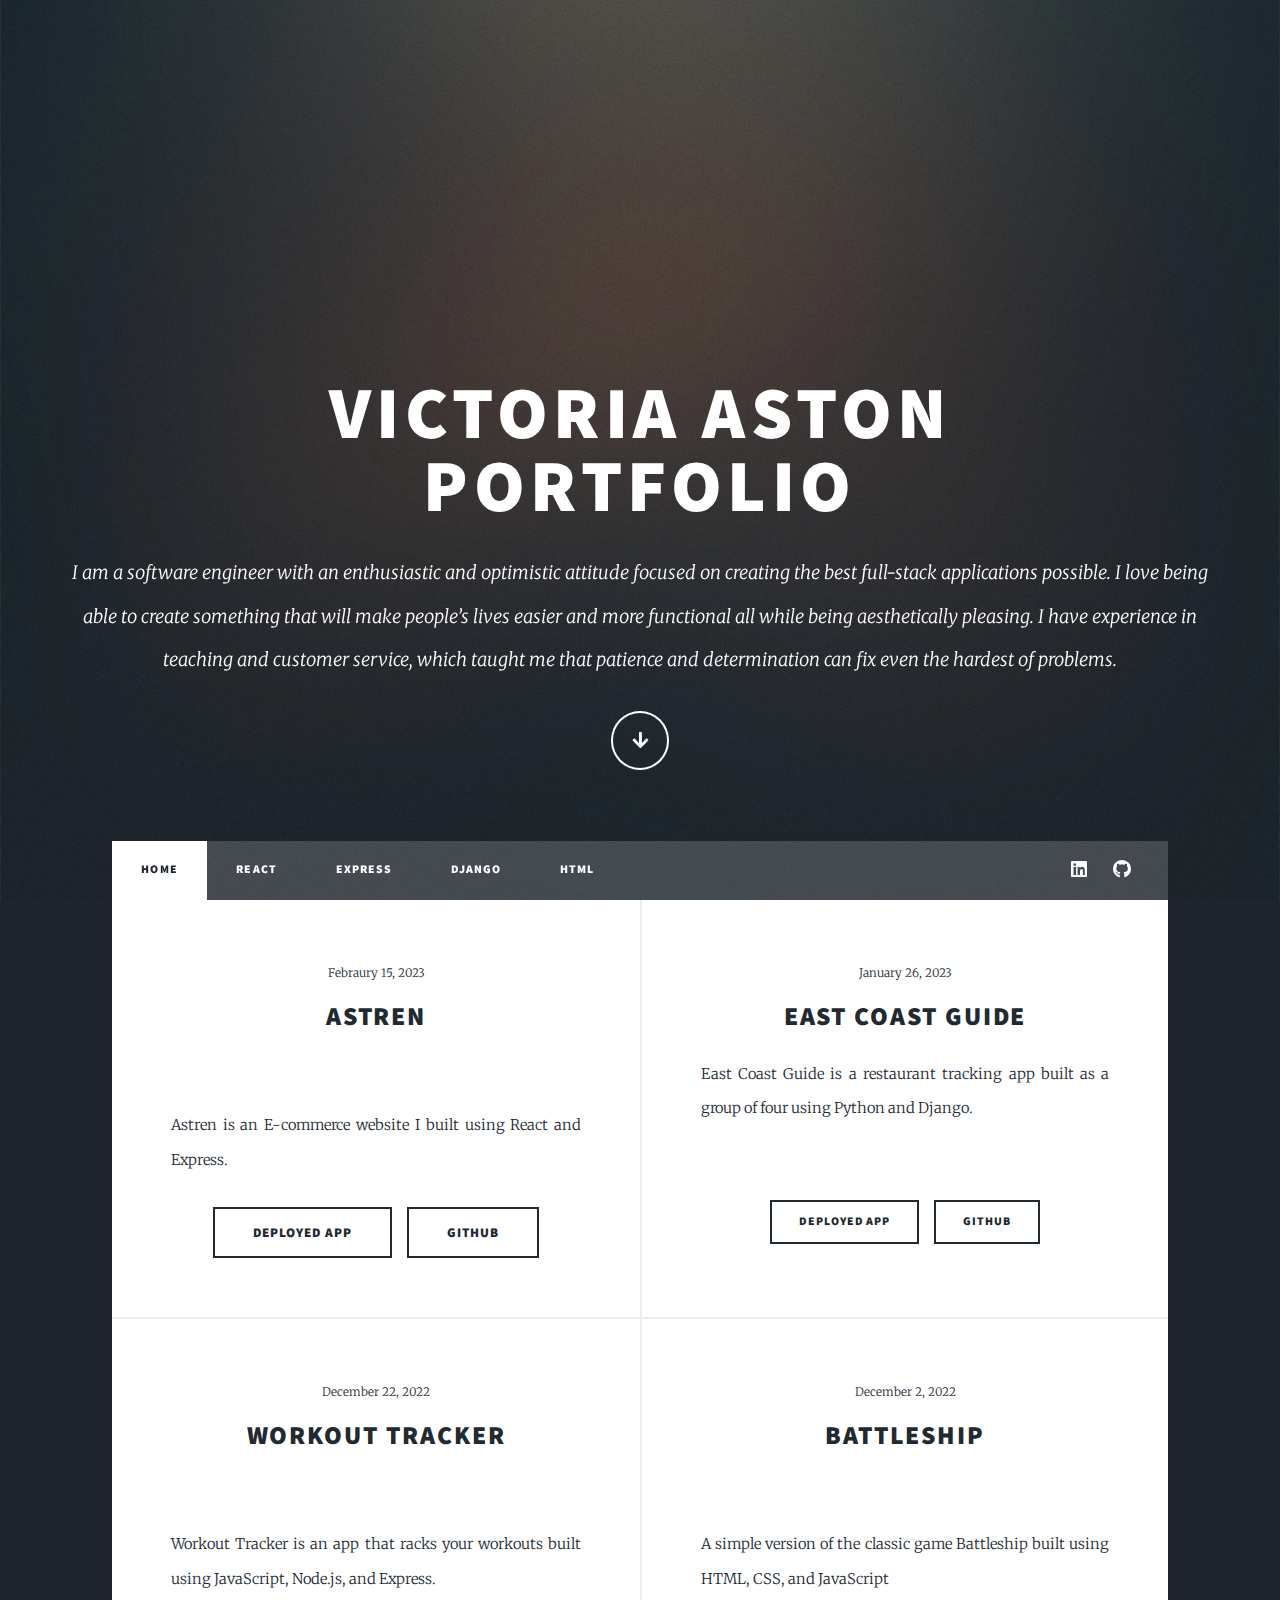
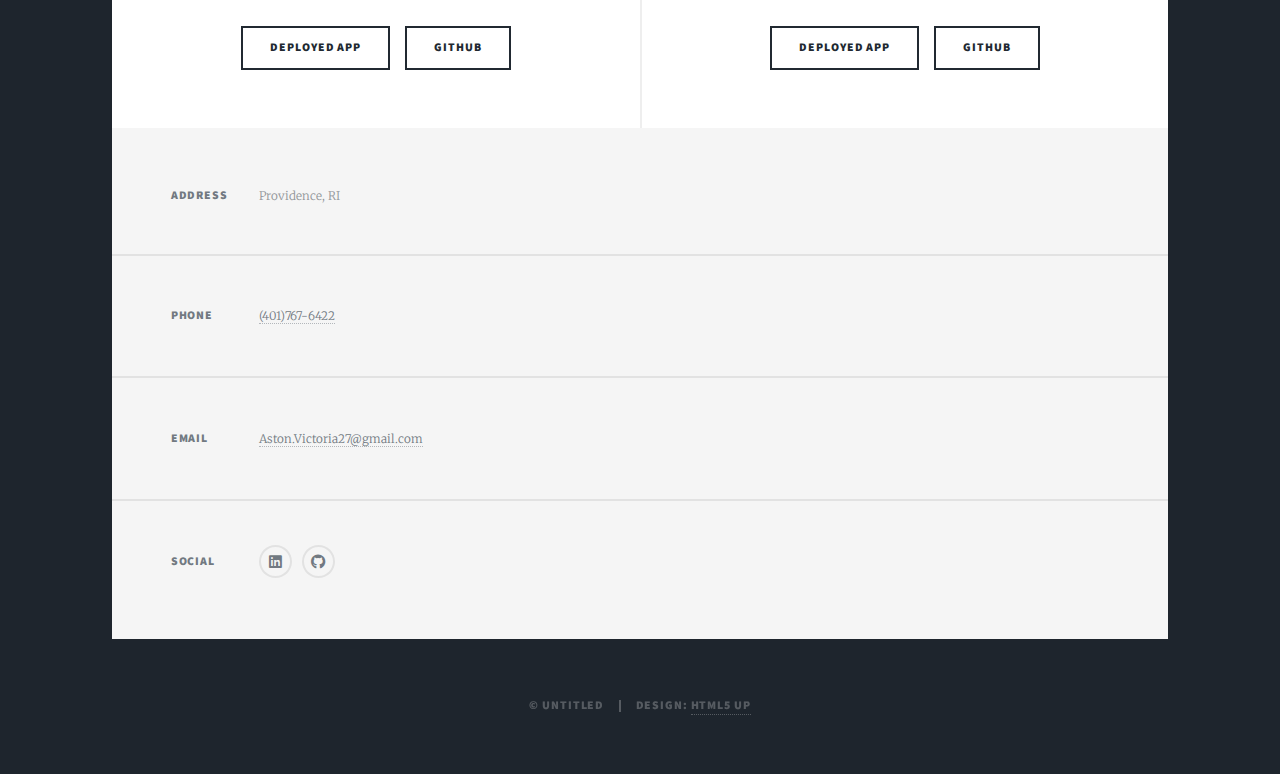
==== commit 114e2664: "change JavaScript to HTML in html files" ====
--- a/index.html
+++ b/index.html
@@ -39,7 +39,7 @@
 							<li><a href="generic.html">React</a></li>
 							<li><a href="express.html">Express</a></li>
 							<li><a href="django.html">Django</a></li>
-							<li><a href="javascript.html">JavaScript</a></li>
+							<li><a href="javascript.html">HTML</a></li>
 						</ul>
 						<ul class="icons">
 							<li><a href="https://www.linkedin.com/in/victoriaaston1/" class="icon brands alt fa-linkedin"><span class="label">Linkedin</span></a></li>
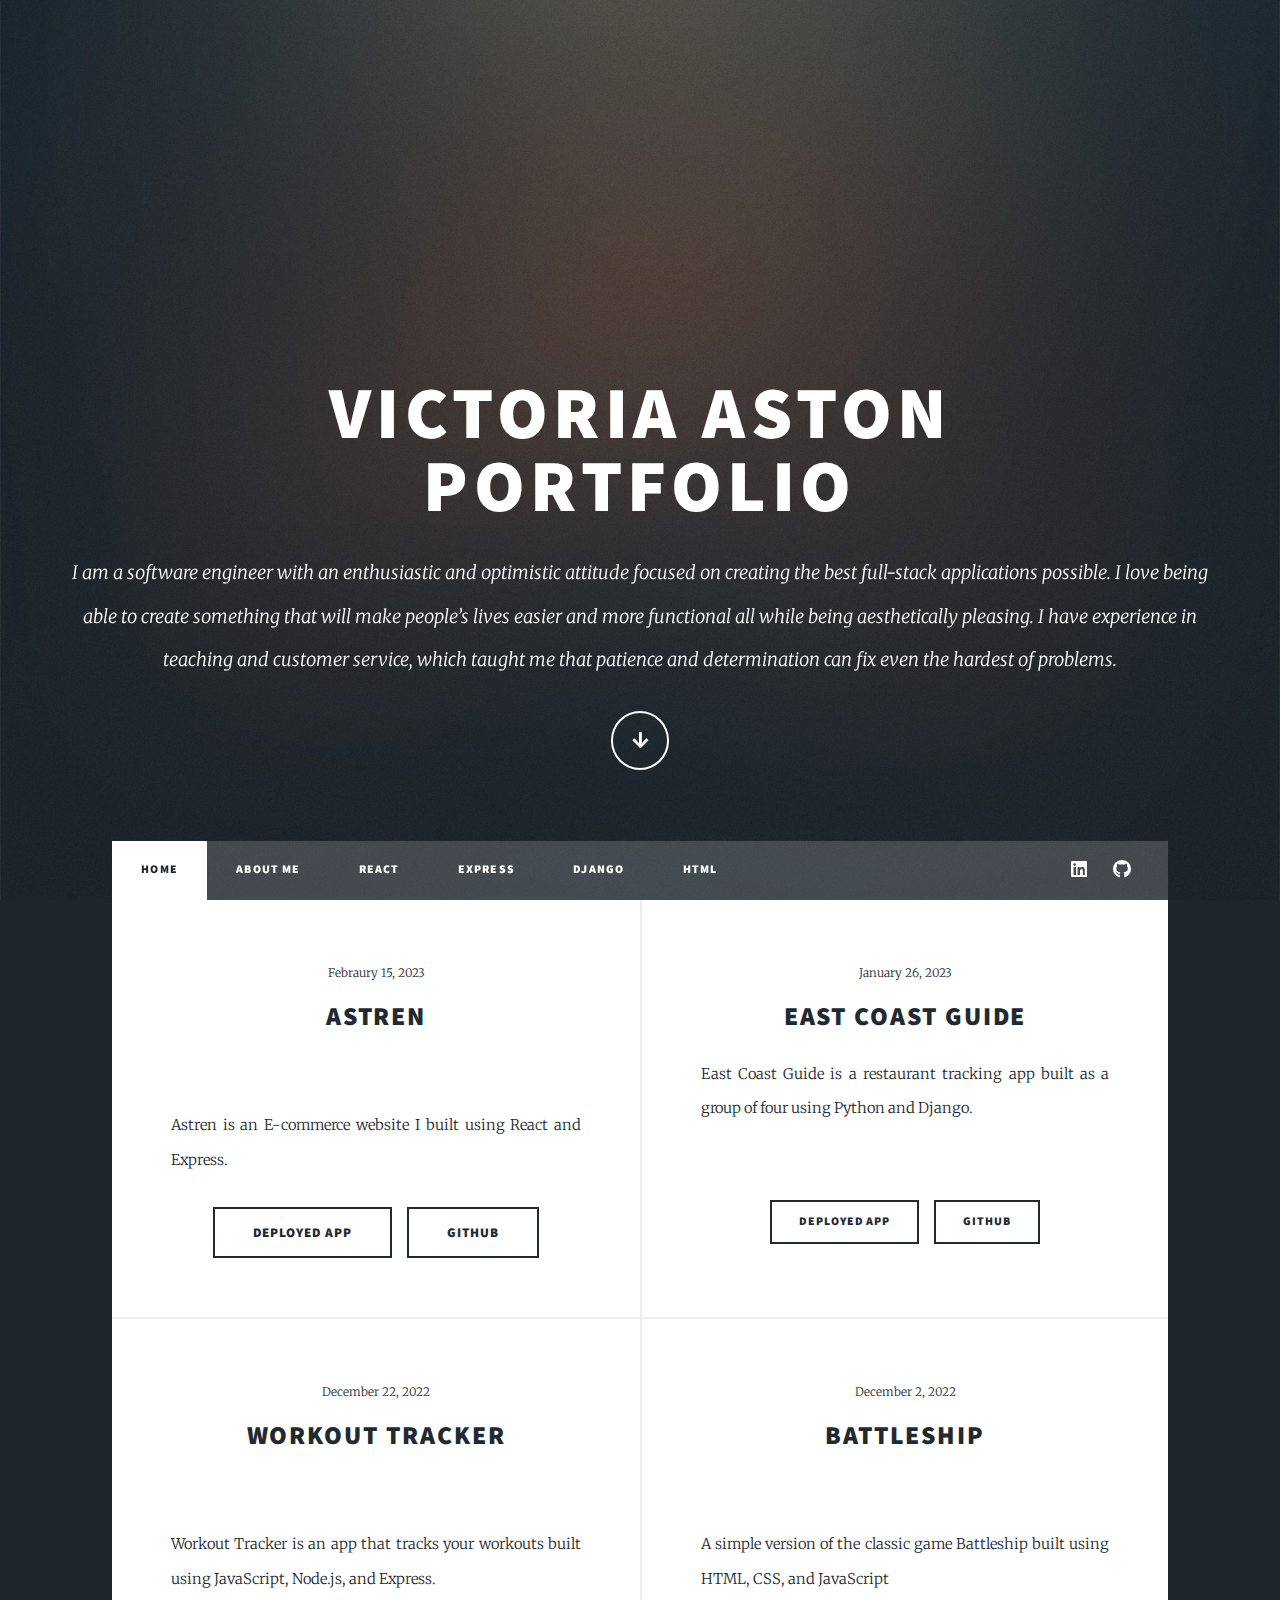
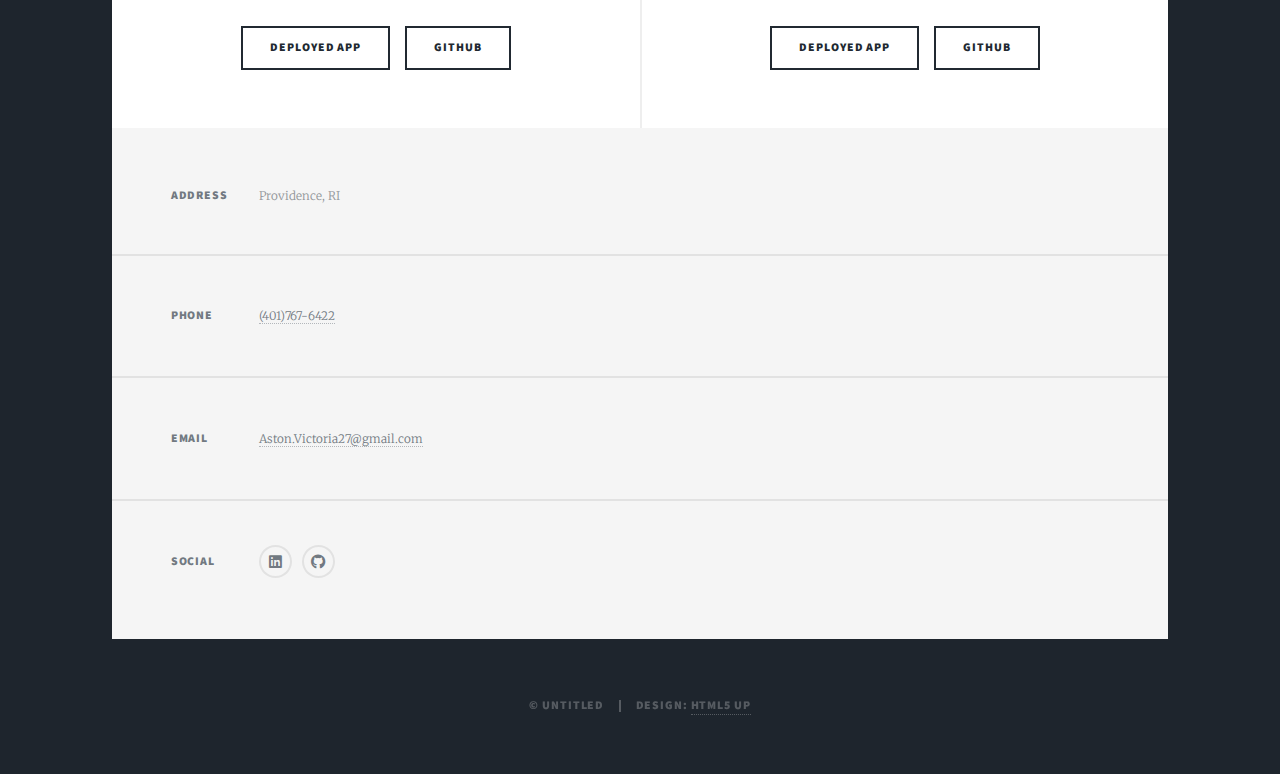
==== commit ca837652: "add aboutme.html" ====
--- a/index.html
+++ b/index.html
@@ -29,13 +29,14 @@
 
 				<!-- Header -->
 					<header id="header">
-						<a href="index.html" class="logo">Victoria Aston</a>
+						<a href="index.html" class="logo">Home</a>
 					</header>
 
 				<!-- Nav -->
 					<nav id="nav">
 						<ul class="links">
 							<li class="active"><a href="index.html">Home</a></li>
+							<li><a href="aboutme.html">About Me</a></li>
 							<li><a href="generic.html">React</a></li>
 							<li><a href="express.html">Express</a></li>
 							<li><a href="django.html">Django</a></li>
@@ -69,7 +70,7 @@
 								<article>
 									<header>
 										<span class="date">Febraury 15, 2023</span>
-										<h2><a href="#">Astren</a></h2>
+										<h2><a href="generic.html">Astren</a></h2>
 									</header>
 									<a href="./generic.html" class="image fit"><img src="https://iili.io/HG36Wg9.png" alt="" /></a>
 									<p>Astren is an E-commerce website I built using React and Express.</p>
@@ -81,7 +82,7 @@
 								<article>
 									<header>
 										<span class="date">January 26, 2023</span>
-										<h2><a href="#">East Coast Guide</a></h2>
+										<h2><a href="django.html">East Coast Guide</a></h2>
 									</header>
 									<p>East Coast Guide is a restaurant tracking app built as a group of four using Python and Django.</p>
 									<a href="django.html" class="image fit"><img src="https://iili.io/HVC8fdQ.md.png" alt="" /></a>
@@ -93,10 +94,10 @@
 								<article>
 									<header>
 										<span class="date">December 22, 2022</span>
-										<h2><a href="#">Workout Tracker</a></h2>
+										<h2><a href="express.html">Workout Tracker</a></h2>
 									</header>
 									<a href="express.html" class="image fit"><img src="https://iili.io/HR0WLP4.md.png" alt="" /></a>
-									<p>Workout Tracker is an app that racks your workouts built using JavaScript, Node.js, and Express.</p>
+									<p>Workout Tracker is an app that tracks your workouts built using JavaScript, Node.js, and Express.</p>
 									<ul class="actions special">
 										<li><a href="https://workout-tracker-010523.herokuapp.com/" class="button">Deployed App</a></li>
 										<li><a href="https://github.com/Victoriaaston/workout-tracker#readme" class="button">GitHub</a></li>
@@ -105,7 +106,7 @@
 								<article>
 									<header>
 										<span class="date">December 2, 2022</span>
-										<h2><a href="#">Battleship</a></h2>
+										<h2><a href="javascript.html">Battleship</a></h2>
 									</header>
 									<a href="javascript.html" class="image fit"><img src="https://iili.io/HaXTjTB.md.png" alt="" /></a>
 									<p>A simple version of the classic game Battleship built using HTML, CSS, and JavaScript</p>
--- a/assets/css/main.css
+++ b/assets/css/main.css
@@ -73,6 +73,11 @@
 	appearance: none;
 }
 
+#me {
+	margin-left: auto;
+	margin-right: auto;
+	width: 45%;
+}
 /* Basic */
 
 	@-ms-viewport {
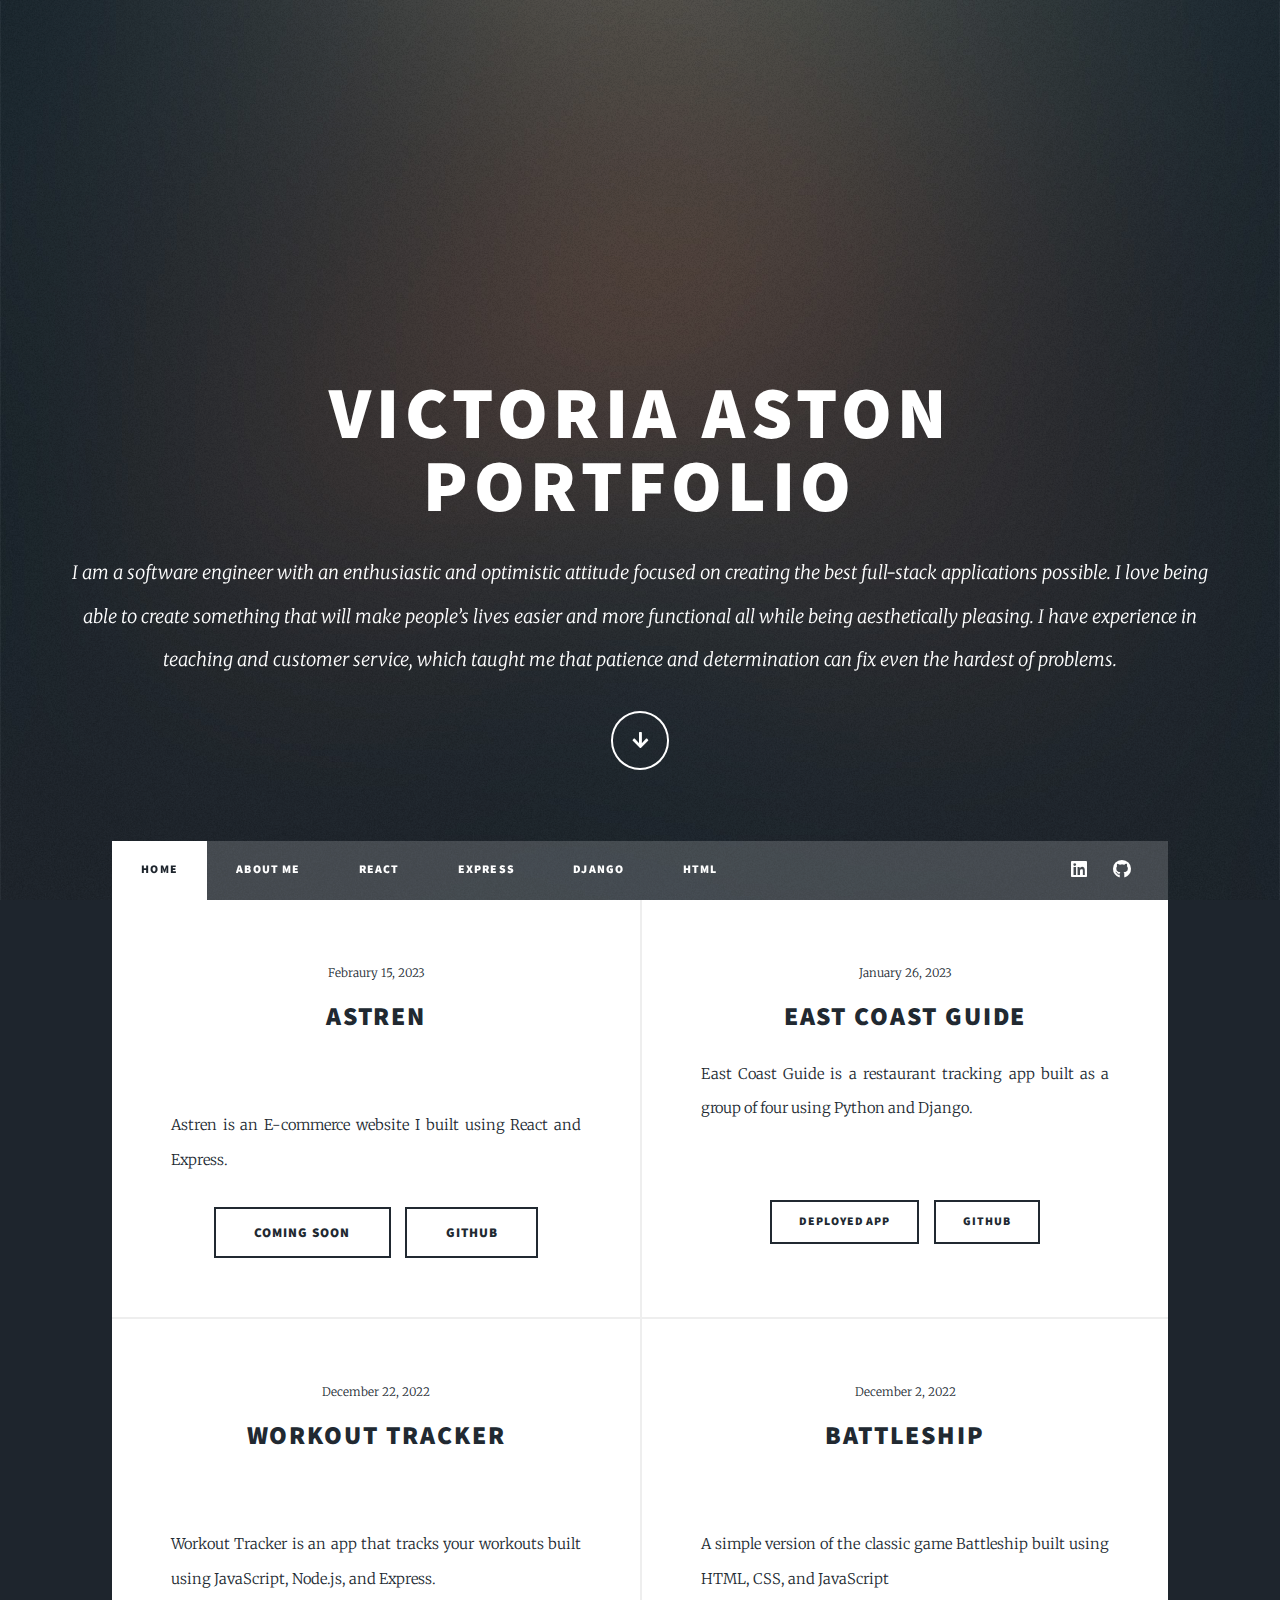
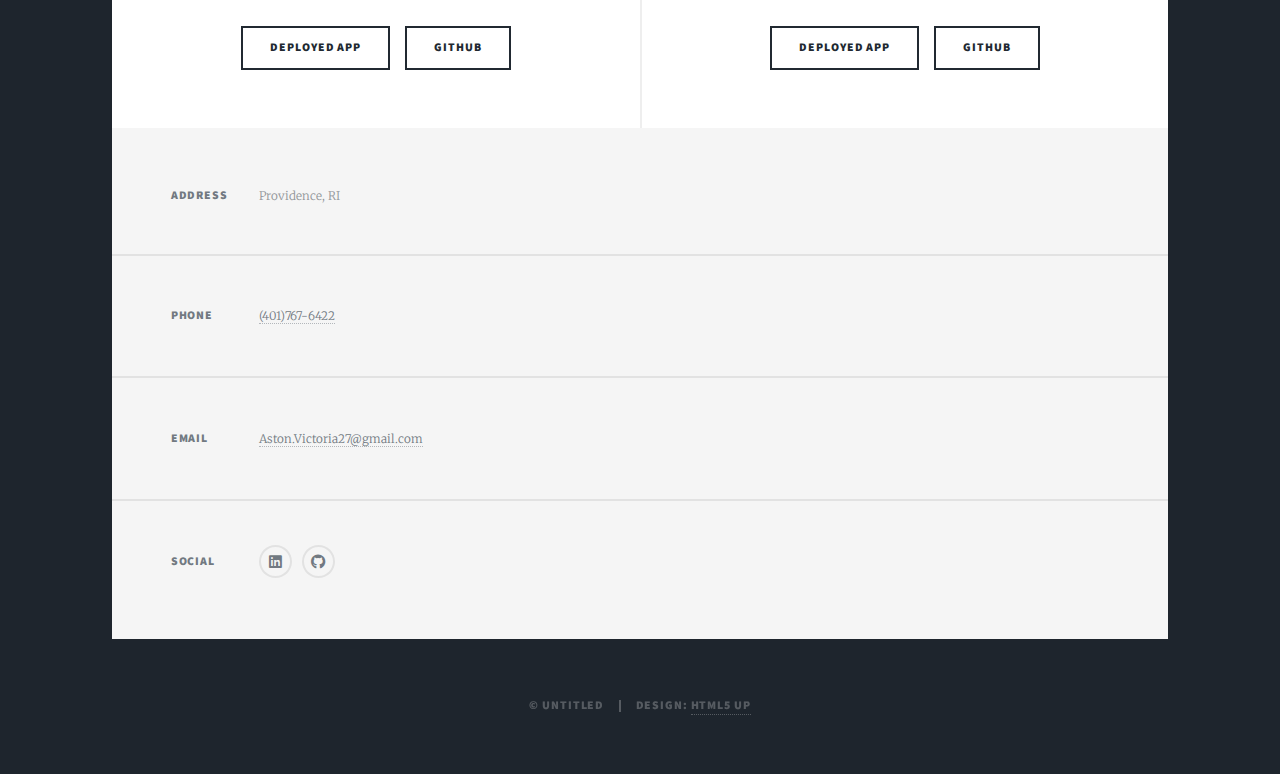
==== commit 0c7143a0: "fix deploy for react" ====
--- a/index.html
+++ b/index.html
@@ -75,7 +75,7 @@
 									<a href="./generic.html" class="image fit"><img src="https://iili.io/HG36Wg9.png" alt="" /></a>
 									<p>Astren is an E-commerce website I built using React and Express.</p>
 									<ul class="actions special">
-										<li><a href="#" class="button large">Deployed App </a></li>
+										<li><a href="#" class="button large">Coming Soon </a></li>
 										<li><a href="https://github.com/Victoriaaston/Astren#readme" class="button large">GitHub</a></li>
 									</ul>
 								</article>
